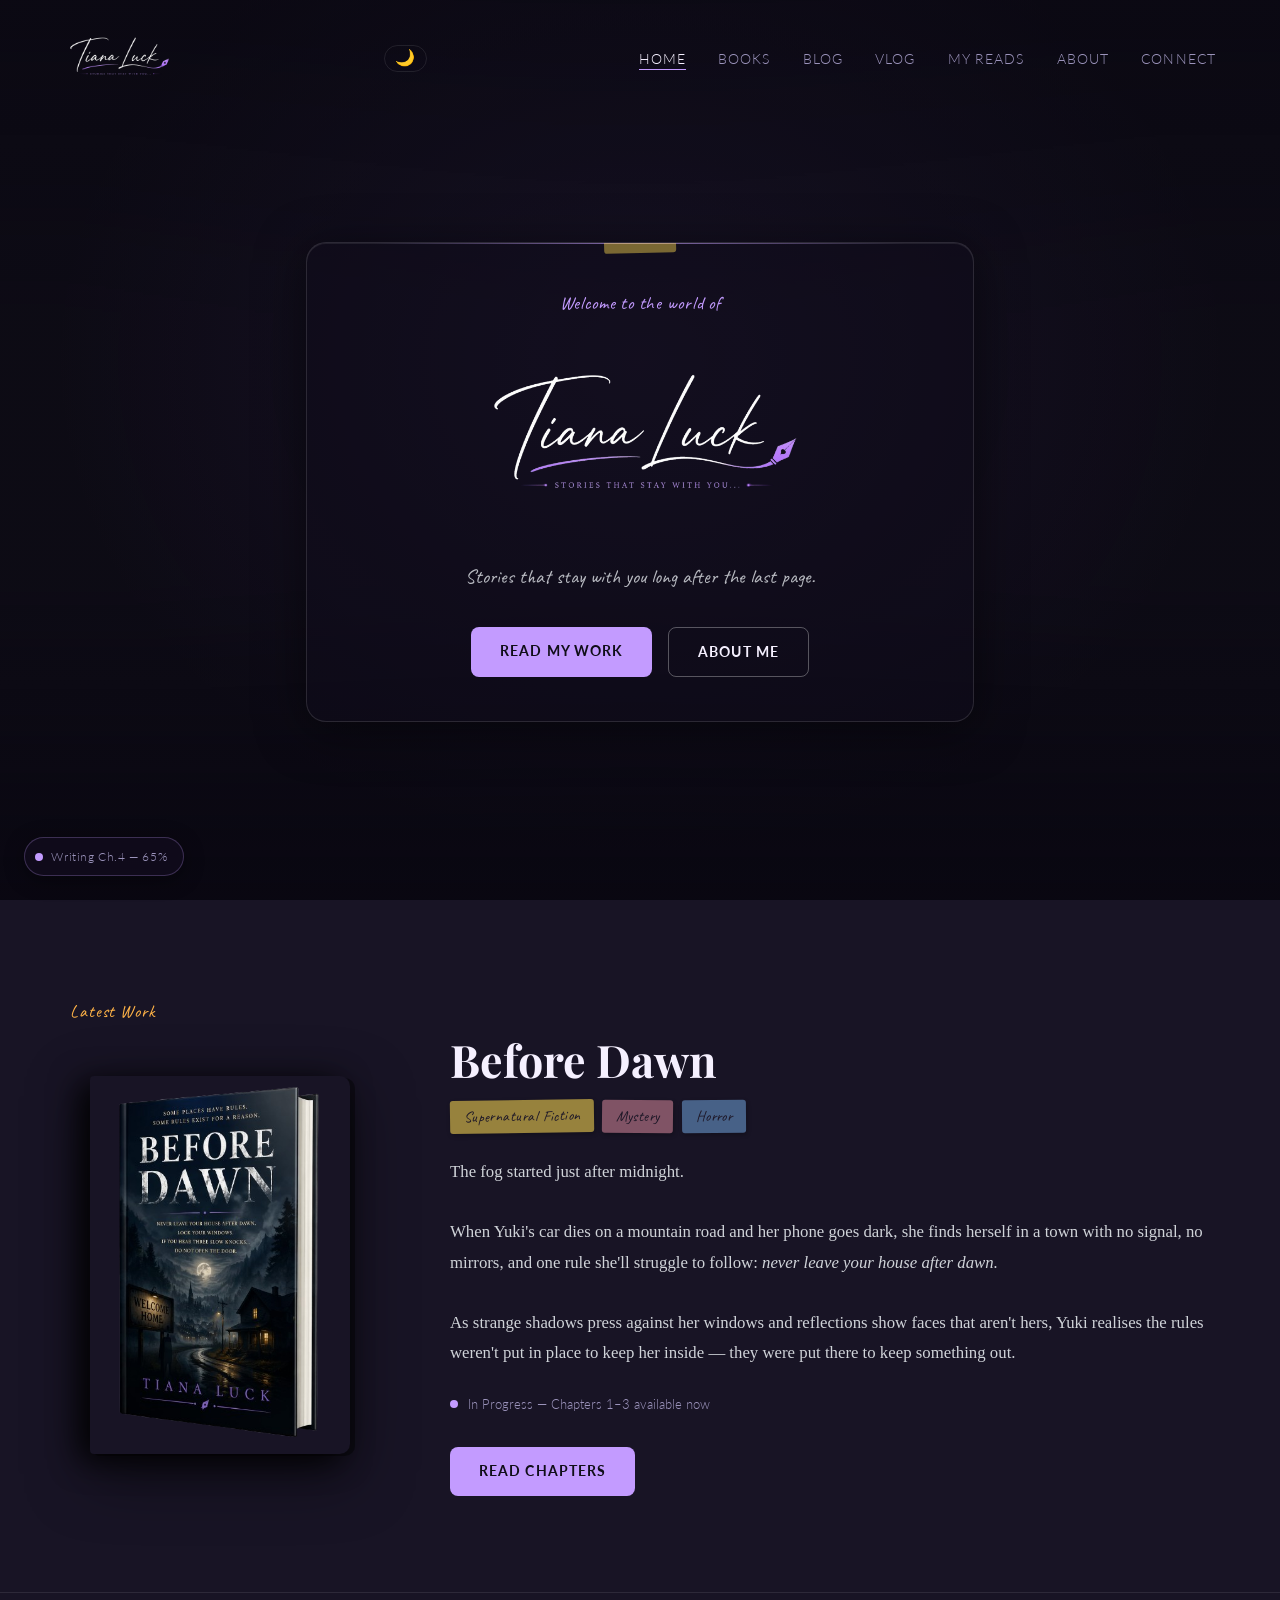
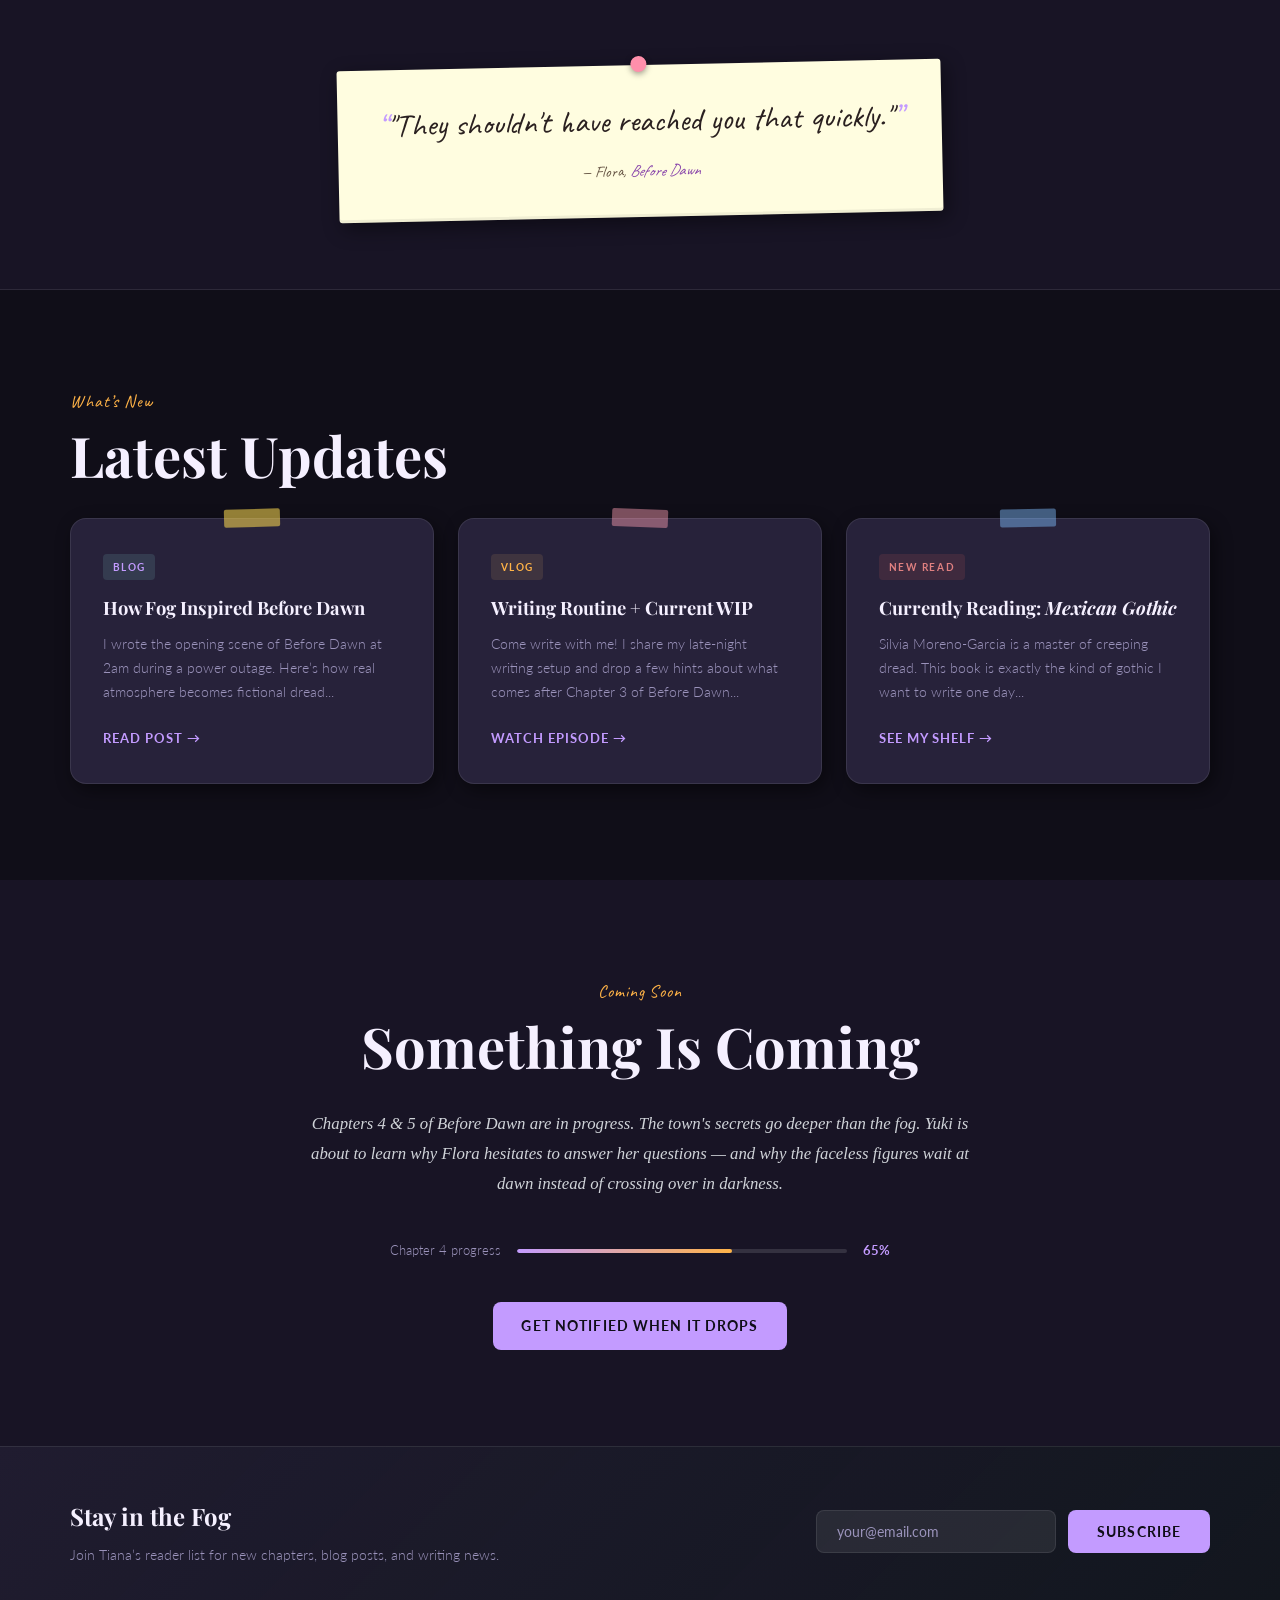
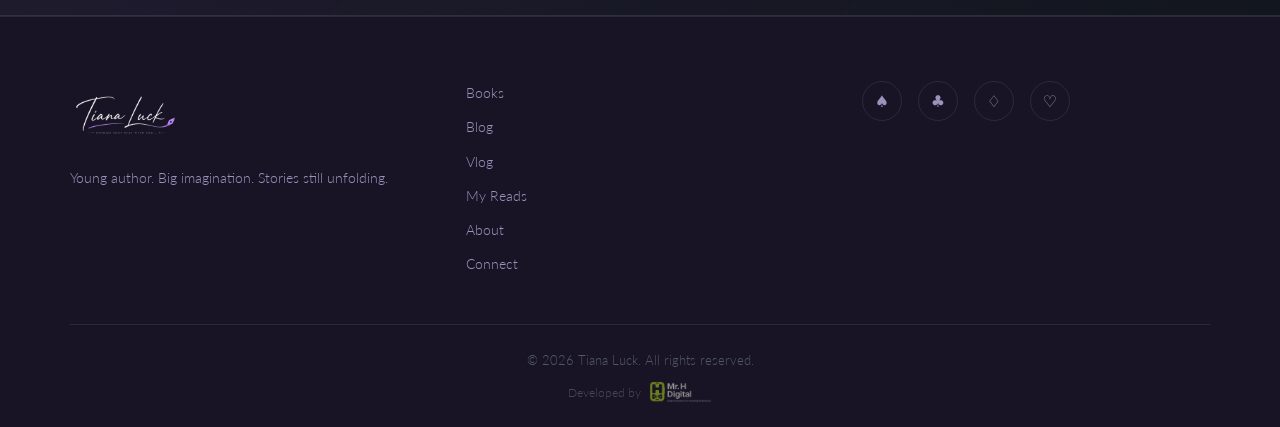
==== index.html @ 20b0ea5a "first commit" ====
<!DOCTYPE html>
<html lang="en">
<head>
  <meta charset="UTF-8" />
  <meta name="viewport" content="width=device-width, initial-scale=1.0, viewport-fit=cover" />
  <meta name="theme-color" content="#0f0d14" />
  <meta name="description" content="Tiana Luck — young author of Before Dawn, a supernatural mystery novel. Read chapters, follow the blog, and join the reader community." />
  <meta property="og:type" content="website" />
  <meta property="og:title" content="Tiana Luck — Author" />
  <meta property="og:description" content="Young author of Before Dawn — a supernatural mystery where a girl stranded in a fog-shrouded town must survive until dawn. Chapters 1–3 available now." />
  <meta property="og:image" content="images/brand/social-icon.png" />
  <meta property="og:url" content="https://tianaluck.co.za/" />
  <meta name="twitter:card" content="summary_large_image" />
  <meta name="twitter:title" content="Tiana Luck — Author" />
  <meta name="twitter:description" content="Young author of Before Dawn — a supernatural mystery where a girl stranded in a fog-shrouded town must survive until dawn." />
  <meta name="twitter:image" content="images/brand/social-icon.png" />
  <title>Tiana Luck — Author</title>
  <link rel="icon" type="image/png" sizes="32x32" href="images/brand/favicon-32x32.png" />
  <link rel="icon" type="image/png" sizes="16x16" href="images/brand/favicon-16x16.png" />
  <link rel="apple-touch-icon" sizes="180x180" href="images/brand/apple-touch-icon.png" />
  <link rel="stylesheet" href="css/style.css" />
  <script>if(localStorage.getItem('theme')==='light')document.documentElement.classList.add('light-mode');document.documentElement.style.setProperty('--hero-min-h','100dvh'||'100vh');</script>
  <link rel="dns-prefetch" href="https://fonts.googleapis.com" />
  <link rel="preconnect" href="https://fonts.googleapis.com" />
  <link rel="preconnect" href="https://fonts.gstatic.com" crossorigin />
  <link href="https://fonts.googleapis.com/css2?family=Caveat:wght@400;700&family=Playfair+Display:ital,wght@0,400;0,700;1,400&family=Lato:wght@300;400;700&family=IM+Fell+English:ital@0;1&display=swap" rel="stylesheet" />
</head>
<body>

  <!-- Fog particles background -->
  <div id="fog-layer" aria-hidden="true"></div>

  <!-- Navigation -->
  <header class="site-header">
    <nav class="navbar">
      <a href="index.html" class="nav-logo" aria-label="Tiana Luck — Home">
        <img src="images/brand/tiana-luck-logo-dark.png" alt="Tiana Luck" class="nav-logo-img nav-logo-dark" />
        <img src="images/brand/tiana-luck-logo-light.png" alt="Tiana Luck" class="nav-logo-img nav-logo-light" />
      </a>
      <button class="theme-toggle" id="themeToggle" aria-label="Toggle light/dark mode"><em class="toggle-icon">🌙</em></button>
      <button class="nav-toggle" aria-label="Open menu" aria-expanded="false">
        <span class="burger-line"></span>
        <span class="burger-line"></span>
        <span class="burger-line"></span>
      </button>
      <ul class="nav-links" id="navLinks">
        <li><a href="index.html" class="active">Home</a></li>
        <li><a href="books.html">Books</a></li>
        <li><a href="blog.html">Blog</a></li>
        <li><a href="vlog.html">Vlog</a></li>
        <li><a href="reads.html">My Reads</a></li>
        <li><a href="about.html">About</a></li>
        <li><a href="contact.html">Connect</a></li>
      </ul>
    </nav>
  </header>

  <!-- Hero -->
  <section class="hero">

    <!-- Cinematic video background -->
    <div class="hero-bg" aria-hidden="true">
      <video class="bg-video bg-video-dark" src="videos/forest-dark.mp4" autoplay muted loop playsinline preload="auto"></video>
      <video class="bg-video bg-video-light" src="videos/forest-light.mp4" autoplay muted loop playsinline preload="auto"></video>
    </div>

    <!-- Gradient overlay for text readability -->
    <div class="hero-overlay" aria-hidden="true"></div>

    <!-- Foreground content -->
    <div class="hero-content">
      <div class="hero-glass">
        <p class="hero-eyebrow">Welcome to the world of</p>
        <h1 class="hero-title">
          <picture class="hero-logo-picture">
            <img src="images/brand/tiana-luck-logo-dark.png" alt="Tiana Luck" class="hero-logo-img hero-logo-dark" />
            <img src="images/brand/tiana-luck-logo-light.png" alt="Tiana Luck" class="hero-logo-img hero-logo-light" />
          </picture>
        </h1>
        <p class="hero-tagline">Stories that stay with you long after the last page.</p>
        <div class="hero-cta-group">
          <a href="books.html" class="btn btn-primary">Read My Work</a>
          <a href="about.html" class="btn btn-ghost">About Me</a>
        </div>
      </div>
    </div>

    <div class="hero-scroll-hint">
      <span>Scroll</span>
      <div class="scroll-line"></div>
    </div>

  </section>

  <!-- Featured Book -->
  <section class="section featured-book">
    <div class="container">
      <div class="section-label">Latest Work</div>
      <div class="featured-book-grid">
        <div class="book-cover-wrap">
          <div class="real-cover-wrap">
            <img src="images/before_dawn_cover.png" alt="Before Dawn by Tiana Luck — book cover" class="real-cover-img" />
          </div>
        </div>
        <div class="featured-info">
          <h2 class="featured-title">Before Dawn</h2>
          <div class="genre-tags">
            <span class="tag">Supernatural Fiction</span>
            <span class="tag">Mystery</span>
            <span class="tag">Horror</span>
          </div>
          <p class="featured-excerpt">
            The fog started just after midnight.<br /><br />
            When Yuki's car dies on a mountain road and her phone goes dark, she finds herself in a town with no signal, no mirrors, and one rule she'll struggle to follow: <em>never leave your house after dawn.</em><br /><br />
            As strange shadows press against her windows and reflections show faces that aren't hers, Yuki realises the rules weren't put in place to keep her inside — they were put there to keep something out.
          </p>
          <div class="featured-status">
            <span class="status-dot"></span>
            <span>In Progress &mdash; Chapters 1&ndash;3 available now</span>
          </div>
          <a href="books.html#before-dawn" class="btn btn-primary">Read Chapters</a>
        </div>
      </div>
    </div>
  </section>

  <!-- Teaser Quote -->
  <section class="quote-banner">
    <div class="container">
      <blockquote class="pull-quote">
        <div class="pull-quote-inner">
          <p>"They shouldn't have reached you that quickly."</p>
          <footer>&mdash; Flora, <cite>Before Dawn</cite></footer>
        </div>
      </blockquote>
    </div>
  </section>

  <!-- Latest Updates -->
  <section class="section updates">
    <div class="container">
      <div class="section-label">What&rsquo;s New</div>
      <h2 class="section-title">Latest Updates</h2>
      <div class="updates-grid">

        <article class="update-card">
          <div class="update-type blog">Blog</div>
          <h3><a href="blog.html#post-1">How Fog Inspired Before Dawn</a></h3>
          <p>I wrote the opening scene of Before Dawn at 2am during a power outage. Here&rsquo;s how real atmosphere becomes fictional dread...</p>
          <a href="blog.html#post-1" class="read-more">Read post &rarr;</a>
        </article>

        <article class="update-card">
          <div class="update-type vlog">Vlog</div>
          <h3><a href="vlog.html#ep-1">Writing Routine + Current WIP</a></h3>
          <p>Come write with me! I share my late-night writing setup and drop a few hints about what comes after Chapter 3 of Before Dawn...</p>
          <a href="vlog.html#ep-1" class="read-more">Watch episode &rarr;</a>
        </article>

        <article class="update-card">
          <div class="update-type book">New Read</div>
          <h3><a href="reads.html">Currently Reading: <em>Mexican Gothic</em></a></h3>
          <p>Silvia Moreno-Garcia is a master of creeping dread. This book is exactly the kind of gothic I want to write one day...</p>
          <a href="reads.html" class="read-more">See my shelf &rarr;</a>
        </article>

      </div>
    </div>
  </section>

  <!-- Coming Soon / Hype -->
  <section class="section coming-soon">
    <div class="container">
      <div class="section-label">Coming Soon</div>
      <h2 class="section-title">Something Is Coming</h2>
      <p class="coming-desc">Chapters 4 &amp; 5 of <em>Before Dawn</em> are in progress. The town's secrets go deeper than the fog. Yuki is about to learn why Flora hesitates to answer her questions — and why the faceless figures wait at dawn instead of crossing over in darkness.</p>
      <div class="hype-bar">
        <span class="hype-label">Chapter 4 progress</span>
        <div class="hype-track">
          <div class="hype-fill" style="--progress: 65%"></div>
        </div>
        <span class="hype-pct">65%</span>
      </div>
      <a href="contact.html#newsletter" class="btn btn-primary">Get Notified When It Drops</a>
    </div>
  </section>

  <!-- Newsletter Strip -->
  <section class="newsletter-strip">
    <div class="container newsletter-inner">
      <div>
        <h3>Stay in the Fog</h3>
        <p>Join Tiana&rsquo;s reader list for new chapters, blog posts, and writing news.</p>
      </div>
      <form class="newsletter-form" id="newsletterForm" onsubmit="handleNewsletter(event)">
        <input type="email" placeholder="your@email.com" required aria-label="Email address" />
        <button type="submit" class="btn btn-primary">Subscribe</button>
      </form>
    </div>
  </section>

  <!-- Footer -->
  <footer class="site-footer">
    <div class="container footer-inner">
      <div class="footer-brand">
        <a href="index.html" class="nav-logo" aria-label="Tiana Luck — Home">
        <img src="images/brand/tiana-luck-logo-dark.png" alt="Tiana Luck" class="nav-logo-img nav-logo-dark" />
        <img src="images/brand/tiana-luck-logo-light.png" alt="Tiana Luck" class="nav-logo-img nav-logo-light" />
      </a>
        <p>Young author. Big imagination. Stories still unfolding.</p>
      </div>
      <nav class="footer-nav">
        <a href="books.html">Books</a>
        <a href="blog.html">Blog</a>
        <a href="vlog.html">Vlog</a>
        <a href="reads.html">My Reads</a>
        <a href="about.html">About</a>
        <a href="contact.html">Connect</a>
      </nav>
      <div class="footer-social">
        <a href="#" aria-label="Instagram" class="social-icon">&#9824;</a>
        <a href="#" aria-label="TikTok" class="social-icon">&#9827;</a>
        <a href="#" aria-label="YouTube" class="social-icon">&#9826;</a>
        <a href="#" aria-label="Wattpad" class="social-icon">&#9825;</a>
      </div>
    </div>
    <div class="footer-bottom">
      <p>&copy; 2026 Tiana Luck. All rights reserved.</p>
      <p class="footer-credit">
        Developed by
        <a href="https://mrhdigital.co.uk" target="_blank" rel="noopener noreferrer" class="footer-credit-link">
          <picture>
            <source srcset="images/mrh-digital-logo-transparent.webp" type="image/webp" />
            <img src="images/mrh-digital-logo-transparent.png" alt="Mr H Digital" class="footer-credit-logo" />
          </picture>
        </a>
      </p>
    </div>
  </footer>

  <script src="js/main.js"></script>
</body>
</html>
---- css/style.css ----
/* ==========================================================
   TIANA LUCK — AUTHOR WEBSITE  |  style.css
   Scrapbook / journal aesthetic on a moody dark palette
   ========================================================== */

/* ---------- RESET & BASE ---------- */
*, *::before, *::after { box-sizing: border-box; margin: 0; padding: 0; }

:root {
  /* ---- Palette ---- */
  --black:       #100e18;
  --deep:        #181425;
  --surface:     #201c30;
  --card:        #27223a;
  --border:      rgba(255,255,255,0.09);

  --white:       #f5f0ff;
  --muted:       #9b93bb;
  --accent:      #c39bff;      /* lavender purple */
  --accent2:     #ffb347;      /* warm amber */
  --accent3:     #6dd5c0;      /* teal-mint */
  --accent4:     #ff8fab;      /* soft pink — scrapbook pop */
  --danger:      #e07070;

  /* ---- Adaptive text colours (swap in light mode) ---- */
  --text-body:   rgba(240,244,248,0.85);
  --text-dim:    rgba(240,244,248,0.75);
  --ghost-border: rgba(255,255,255,0.3);
  --nav-scrolled: rgba(7,10,14,0.92);
  --badge-bg:    rgba(16,12,28,0.88);
  --progress-track: rgba(255,255,255,0.12);

  /* ---- Scrapbook paper tones ---- */
  --paper:       #f7f3e8;      /* warm cream */
  --paper2:      #fff8f0;      /* lighter cream */
  --paper-line:  rgba(120,100,80,0.15);
  --ink:         #1e1828;      /* near-black ink on light paper */
  --ink-muted:   #5a5065;

  /* ---- Tape / sticker colours ---- */
  --tape-yellow: rgba(255,220,80,0.55);
  --tape-pink:   rgba(255,160,180,0.45);
  --tape-blue:   rgba(130,190,255,0.45);

  /* ---- Fonts ---- */
  --ff-handwrite: 'Caveat', cursive;
  --ff-serif:     'Playfair Display', Georgia, serif;
  --ff-fell:      'IM Fell English', Georgia, serif;
  --ff-sans:      'Lato', system-ui, sans-serif;

  --radius:      8px;
  --radius-lg:   16px;
  --shadow:      0 8px 40px rgba(0,0,0,0.55);
  --shadow-sm:   0 3px 14px rgba(0,0,0,0.4);
  --shadow-card: 4px 6px 18px rgba(0,0,0,0.45);

  --max-w:       1140px;
  --transition:  0.3s ease;
}

/* ---------- LIGHT MODE OVERRIDES ---------- */
html.light-mode {
  --black:       #f0edf8;
  --deep:        #e8e3f5;
  --surface:     #ddd8ee;
  --card:        #cfc9e6;
  --border:      rgba(0,0,0,0.12);

  --white:       #1e1828;
  --muted:       #4a4460;
  --accent:      #6b36b8;
  --accent2:     #a86000;
  --accent3:     #147a6e;
  --accent4:     #b02050;

  --shadow:      0 8px 40px rgba(0,0,0,0.15);
  --shadow-sm:   0 3px 14px rgba(0,0,0,0.1);
  --shadow-card: 4px 6px 18px rgba(0,0,0,0.12);

  /* ---- Adaptive overrides ---- */
  --text-body:   rgba(30,24,40,0.88);
  --text-dim:    rgba(30,24,40,0.70);
  --ghost-border: rgba(30,24,40,0.3);
  --nav-scrolled: rgba(232,227,245,0.95);
  --badge-bg:    rgba(232,227,245,0.92);
  --progress-track: rgba(0,0,0,0.1);
}

html.light-mode .site-header {
  background: rgba(240,237,248,0.15);
}
html.light-mode .site-header.scrolled {
  background: var(--nav-scrolled);
  box-shadow: 0 1px 24px rgba(0,0,0,0.08);
}

html.light-mode .hero {
  background: var(--deep);
}


html.light-mode .hero-glass {
  background: rgba(252, 250, 255, 0.82);
  border-color: rgba(107,54,184,0.15);
  box-shadow: 0 8px 48px rgba(0,0,0,0.14), inset 0 1px 0 rgba(255,255,255,0.9);
}


/* Full opacity — dark text on a near-opaque light card guarantees contrast */
html.light-mode .hero-tagline { color: rgba(22, 16, 36, 0.82); }
html.light-mode .hero-eyebrow { color: #5c2ea8; }

html.light-mode .pull-quote-inner {
  box-shadow: 4px 6px 20px rgba(0,0,0,0.15), inset 0 -3px 0 rgba(0,0,0,0.04);
}


html.light-mode .fog-particle {
  background: radial-gradient(circle, rgba(107,54,184,0.05) 0%, transparent 70%);
}

html.light-mode .newsletter-strip {
  background: linear-gradient(135deg, var(--surface) 0%, var(--card) 100%);
}

html.light-mode .newsletter-form input {
  background: rgba(255,255,255,0.7);
  color: var(--white);
}
html.light-mode .newsletter-form input::placeholder {
  color: var(--muted);
  opacity: 1;
}

html.light-mode .writing-badge {
  background: var(--badge-bg);
  border-color: rgba(107,54,184,0.3);
  color: var(--muted);
  box-shadow: 0 4px 16px rgba(0,0,0,0.12);
}

html.light-mode .btn-ghost {
  border-color: rgba(30,24,40,0.45);
  color: var(--white);
}
html.light-mode .btn-ghost:hover {
  border-color: var(--accent);
  color: var(--accent);
}

html.light-mode .btn-primary {
  color: #fff;
}

html.light-mode .btn-primary:hover {
  background: #8045d0;
}

html.light-mode .footer-credit-logo {
  filter: invert(1) hue-rotate(180deg) brightness(0.7);
}

/* ---------- BURGER ICON (all sizes — hidden on desktop) ---------- */
.nav-toggle {
  display: none;
  flex-direction: column;
  justify-content: center;
  align-items: center;
  gap: 5px;
  width: 44px;
  height: 44px;
  background: none;
  border: none;
  cursor: pointer;
  padding: 0;
  z-index: 201;
  position: relative;
  flex-shrink: 0;
}
.burger-line {
  display: block;
  width: 22px;
  height: 2px;
  background: var(--white);
  border-radius: 2px;
  transform-origin: center;
  transition:
    transform 0.35s cubic-bezier(0.4, 0, 0.2, 1),
    opacity   0.2s ease,
    width     0.35s ease;
}

/* Open state — morphs into X */
.nav-toggle.open .burger-line:nth-child(1) {
  transform: translateY(7px) rotate(45deg);
}
.nav-toggle.open .burger-line:nth-child(2) {
  opacity: 0;
  width: 0;
}
.nav-toggle.open .burger-line:nth-child(3) {
  transform: translateY(-7px) rotate(-45deg);
}

/* ---------- THEME TOGGLE BUTTON ---------- */
.theme-toggle {
  background: none;
  border: 1px solid var(--border);
  border-radius: 50px;
  padding: 0.3rem 0.65rem;
  cursor: pointer;
  font-size: 1rem;
  line-height: 1;
  color: var(--muted);
  transition: border-color var(--transition), color var(--transition), transform var(--transition);
  display: flex;
  align-items: center;
  gap: 0.35rem;
  flex-shrink: 0;
}
.theme-toggle:hover {
  border-color: var(--accent);
  color: var(--accent);
  transform: translateY(-1px);
}
.theme-toggle .toggle-icon { font-style: normal; }

@media (max-width: 768px) {
  .theme-toggle {
    z-index: 301;
    position: relative;
  }
}

/* ---- Scrapbook utility classes ---- */

/* Washi tape strip */
.tape {
  position: absolute;
  height: 22px;
  width: 80px;
  border-radius: 2px;
  opacity: 0.85;
  z-index: 2;
}
.tape-yellow { background: var(--tape-yellow); }
.tape-pink   { background: var(--tape-pink); }
.tape-blue   { background: var(--tape-blue); }

/* Paper card — light surface sitting on dark bg */
.paper-card {
  background: var(--paper);
  color: var(--ink);
  border-radius: var(--radius-lg);
  box-shadow: var(--shadow-card);
  position: relative;
  overflow: visible;
}
.paper-card::before {
  /* ruled lines texture */
  content: '';
  position: absolute;
  inset: 0;
  border-radius: inherit;
  background-image: repeating-linear-gradient(
    to bottom,
    transparent 0px,
    transparent 27px,
    var(--paper-line) 28px
  );
  background-position: 0 34px;
  pointer-events: none;
  border-radius: inherit;
  overflow: hidden;
}

/* Scrapbook card — dark card with slight tilt */
.scrap-card {
  background: var(--card);
  border: 1px solid var(--border);
  border-radius: var(--radius-lg);
  position: relative;
  box-shadow: var(--shadow-card);
  transition: transform var(--transition), box-shadow var(--transition);
}
/* Alternate tilt directions via nth-child */
.scrap-card:nth-child(odd)  { transform: rotate(-0.6deg); }
.scrap-card:nth-child(even) { transform: rotate(0.5deg); }

/* Tape strip on top of cards */
.scrap-card::before {
  content: '';
  position: absolute;
  top: -10px;
  left: 50%;
  transform: translateX(-50%) rotate(-2deg);
  width: 60px;
  height: 18px;
  background: var(--tape-yellow);
  border-radius: 2px;
  z-index: 3;
}
.scrap-card:nth-child(3n)::before { background: var(--tape-pink); transform: translateX(-50%) rotate(2deg); }
.scrap-card:nth-child(3n+2)::before { background: var(--tape-blue); transform: translateX(-50%) rotate(-1deg); }

/* Handwriting accent text */
.handwrite {
  font-family: var(--ff-handwrite);
  font-size: 1.3rem;
  color: var(--accent);
}

/* Sticky note */
.sticky-note {
  background: #fff9b0;
  color: #333;
  font-family: var(--ff-handwrite);
  font-size: 1rem;
  padding: 1rem 1.25rem;
  border-radius: 2px;
  box-shadow: 3px 4px 10px rgba(0,0,0,0.35);
  transform: rotate(1.5deg);
  position: relative;
  line-height: 1.5;
}
.sticky-note::before {
  content: '';
  position: absolute;
  top: -8px; left: 50%;
  transform: translateX(-50%);
  width: 30px; height: 14px;
  background: rgba(255,220,80,0.7);
  border-radius: 2px;
}

/* Polaroid frame */
.polaroid {
  background: #fff;
  padding: 10px 10px 36px;
  box-shadow: 3px 4px 12px rgba(0,0,0,0.45);
  border-radius: 2px;
  display: inline-block;
  transform: rotate(-2deg);
}
.polaroid img { display: block; width: 100%; }
.polaroid-caption {
  font-family: var(--ff-handwrite);
  font-size: 1rem;
  text-align: center;
  color: #333;
  margin-top: 6px;
}

/* Doodle underline on section titles */
.doodle-underline {
  display: inline-block;
  position: relative;
}
.doodle-underline::after {
  content: '';
  position: absolute;
  bottom: -6px;
  left: 0; right: 0;
  height: 4px;
  background: var(--accent);
  border-radius: 2px;
  /* SVG-style wavy feel via border-radius trick */
  clip-path: polygon(0 50%, 4% 0%, 8% 50%, 12% 100%, 16% 50%, 20% 0%, 24% 50%, 28% 100%, 32% 50%, 36% 0%, 40% 50%, 44% 100%, 48% 50%, 52% 0%, 56% 50%, 60% 100%, 64% 50%, 68% 0%, 72% 50%, 76% 100%, 80% 50%, 84% 0%, 88% 50%, 92% 100%, 96% 50%, 100% 0%, 100% 100%, 0 100%);
}

html { scroll-behavior: smooth; }

body {
  background: var(--black);
  color: var(--white);
  font-family: var(--ff-sans);
  font-weight: 300;
  line-height: 1.75;
  min-height: 100vh;
  overflow-x: hidden;
}

a { color: inherit; text-decoration: none; }
img { display: block; max-width: 100%; }
ul { list-style: none; }

.container {
  width: 90%;
  max-width: var(--max-w);
  margin: 0 auto;
}

/* ---------- FOG BACKGROUND ---------- */
#fog-layer {
  position: fixed;
  inset: 0;
  pointer-events: none;
  z-index: 0;
  overflow: hidden;
}
.fog-particle {
  position: absolute;
  border-radius: 50%;
  background: radial-gradient(circle, rgba(180,140,255,0.07) 0%, transparent 70%);
  animation: fogDrift linear infinite;
}
@keyframes fogDrift {
  0%   { transform: translateX(-120%) translateY(0); opacity: 0; }
  10%  { opacity: 1; }
  90%  { opacity: 0.5; }
  100% { transform: translateX(140vw) translateY(-40px); opacity: 0; }
}

/* ---------- NAVBAR ---------- */
.site-header {
  position: fixed;
  top: 0; left: 0; right: 0;
  z-index: 100;
  transition: background var(--transition), backdrop-filter var(--transition);
}
.site-header.scrolled {
  background: var(--nav-scrolled);
  backdrop-filter: blur(12px);
  border-bottom: 1px solid var(--border);
}
.navbar {
  display: flex;
  align-items: center;
  justify-content: space-between;
  padding: 1.4rem 5%;
  max-width: 1300px;
  margin: 0 auto;
}
.nav-logo {
  display: flex;
  align-items: center;
  line-height: 1;
  flex-shrink: 0;
  position: relative;
  height: 72px;
  transition: opacity 0.25s ease;
}
.nav-logo:hover { opacity: 0.82; }

.nav-logo-img {
  height: 72px;
  width: auto;
  display: block;
  position: absolute;
  top: 0;
  left: 0;
  max-height: 100%;
  transition: opacity 0.45s ease;
}

/* First child stays in flow to give the wrapper its natural width */
.nav-logo-img:first-child { position: relative; }

/* Dark logo: screen blend drops the black background in dark mode */
.nav-logo-dark  { opacity: 1; mix-blend-mode: screen; }

/* Light logo: no blend mode — renders as a normal image.
   Screen mode on a white-bg logo blended against a white/light
   header makes it invisible. Normal rendering is correct here. */
.nav-logo-light { opacity: 0; mix-blend-mode: normal; }

/* Light mode — crossfade between the two */
html.light-mode .nav-logo-dark  { opacity: 0; }
html.light-mode .nav-logo-light { opacity: 1; }

/* Footer logo — slightly smaller */
.footer-logo,
.footer-logo .nav-logo-img { height: 58px; }

@media (max-width: 768px) {
  .nav-logo,
  .nav-logo-img            { height: 54px; }
  .footer-logo,
  .footer-logo .nav-logo-img { height: 46px; }
}
@media (max-width: 480px) {
  .nav-logo,
  .nav-logo-img            { height: 44px; }
  .footer-logo,
  .footer-logo .nav-logo-img { height: 38px; }
}

.nav-links {
  display: flex;
  gap: 2rem;
  align-items: center;
}
.nav-links a {
  font-size: 0.875rem;
  letter-spacing: 0.08em;
  text-transform: uppercase;
  color: var(--muted);
  transition: color var(--transition);
  padding-bottom: 2px;
  border-bottom: 1px solid transparent;
}
.nav-links a:hover,
.nav-links a.active {
  color: var(--white);
  border-bottom-color: var(--accent);
}

.nav-toggle {
  display: none;
  background: none;
  border: none;
  color: var(--white);
  font-size: 1.5rem;
  cursor: pointer;
}

/* ---------- BUTTONS ---------- */
.btn {
  display: inline-block;
  padding: 0.75rem 1.8rem;
  border-radius: var(--radius);
  font-family: var(--ff-sans);
  font-size: 0.875rem;
  letter-spacing: 0.08em;
  text-transform: uppercase;
  font-weight: 700;
  cursor: pointer;
  transition: all var(--transition);
  border: none;
}
.btn-primary {
  background: var(--accent);
  color: var(--black);
}
.btn-primary:hover {
  filter: brightness(1.12);
  transform: translateY(-2px);
  box-shadow: 0 6px 24px rgba(180,142,245,0.35);
}
.btn-ghost {
  background: transparent;
  color: var(--white);
  border: 1px solid var(--ghost-border);
}
.btn-ghost:hover {
  border-color: var(--accent);
  color: var(--accent);
  transform: translateY(-2px);
}

/* ---------- HERO ---------- */
.hero {
  position: relative;
  min-height: 100vh;
  min-height: 100dvh; /* modern browsers: excludes mobile browser chrome */
  display: flex;
  align-items: center;
  justify-content: center;
  text-align: center;
  padding: 8rem 5% 4rem;
  overflow: hidden;
  z-index: 1;
  background: var(--black);
  /* GPU compositing layer — prevents layout recalc from video paint */
  transform: translateZ(0);
}

/* --- Cinematic video background --- */
.hero-bg {
  position: absolute;
  inset: 0;
  z-index: 0;
  overflow: hidden;
}

.bg-video {
  position: absolute;
  inset: 0;
  width: 100%;
  height: 100%;
  object-fit: cover;
  /* will-change only applied via JS during actual transition — see main.js */
  transition: opacity 0.8s cubic-bezier(0.4, 0, 0.2, 1);
  /* Prevent sub-pixel jitter from video frames causing layout reflow */
  transform: translateZ(0);
  backface-visibility: hidden;
}

/* Dark mode: dark video visible, light hidden */
.bg-video-dark  { opacity: 1; }
.bg-video-light { opacity: 0; pointer-events: none; }

/* Light mode: crossfade to light video */
html.light-mode .bg-video-dark  { opacity: 0; pointer-events: none; }
html.light-mode .bg-video-light { opacity: 1; }

/* --- Gradient overlay for readability --- */
.hero-overlay {
  position: absolute;
  inset: 0;
  z-index: 1;
  /* background transitions don't interpolate well cross-browser —
     use opacity on a pseudo-element swap instead */
  pointer-events: none;
}
/* Dark overlay layer */
.hero-overlay::before,
.hero-overlay::after {
  content: '';
  position: absolute;
  inset: 0;
  transition: opacity 0.8s cubic-bezier(0.4, 0, 0.2, 1);
}
/* Dark mode gradient — strong enough to guarantee WCAG AA on white text */
.hero-overlay::before {
  background:
    linear-gradient(to bottom,
      rgba(8, 6, 16, 0.62) 0%,
      rgba(8, 6, 16, 0.35) 35%,
      rgba(8, 6, 16, 0.35) 65%,
      rgba(8, 6, 16, 0.82) 100%),
    radial-gradient(ellipse at 50% 40%, rgba(140,100,220,0.12) 0%, transparent 65%);
  opacity: 1;
}
/* Light mode gradient — desaturated warm veil for dark text on light video */
.hero-overlay::after {
  background:
    linear-gradient(to bottom,
      rgba(248, 244, 255, 0.68) 0%,
      rgba(248, 244, 255, 0.38) 35%,
      rgba(248, 244, 255, 0.38) 65%,
      rgba(248, 244, 255, 0.75) 100%);
  opacity: 0;
}
html.light-mode .hero-overlay::before { opacity: 0; }
html.light-mode .hero-overlay::after  { opacity: 1; }
.hero-content {
  position: relative;
  z-index: 2;
  max-width: 700px;
  width: 100%;
  padding: 0 1rem;
  /* opacity:0 initial state set here — prevents flash before animation starts */
  opacity: 0;
  animation: heroFadeUp 0.9s cubic-bezier(0.22, 1, 0.36, 1) forwards;
  /* 0.05s — just enough for the first paint to commit before animating;
     avoids the perceivable blank gap the 0.25s delay caused */
  animation-delay: 0.05s;
}
@keyframes heroFadeUp {
  from { opacity: 0; transform: translateY(14px); }
  to   { opacity: 1; transform: translateY(0); }
}

/* Scroll hint deferred until after content is visible */
.hero-scroll-hint {
  z-index: 3;
  opacity: 0;
  animation: scrollHintAppear 0.6s ease forwards;
  animation-delay: 1s;
}
@keyframes scrollHintAppear {
  to { opacity: 1; }
}

/* Respect reduced-motion — show content immediately, no movement */
@media (prefers-reduced-motion: reduce) {
  .hero-content,
  .hero-scroll-hint {
    animation: none;
    opacity: 1;
  }
}

/* ---- Frosted glass panel behind hero text ---- */
.hero-glass {
  background: rgba(16, 12, 28, 0.52);
  backdrop-filter: blur(18px) saturate(1.4);
  -webkit-backdrop-filter: blur(18px) saturate(1.4);
  border: 1px solid rgba(255,255,255,0.12);
  border-radius: 20px;
  padding: 2.75rem 3rem;
  box-shadow: 0 8px 48px rgba(0,0,0,0.5), inset 0 1px 0 rgba(255,255,255,0.08);
  position: relative;
  overflow: hidden;
}
/* Subtle purple shimmer at the top edge */
.hero-glass::before {
  content: '';
  position: absolute;
  top: 0; left: 10%; right: 10%;
  height: 1px;
  background: linear-gradient(to right, transparent, rgba(195,155,255,0.6), transparent);
}
/* Decorative tape strip on the glass card */
.hero-glass::after {
  content: '';
  position: absolute;
  top: -10px; left: 50%;
  transform: translateX(-50%) rotate(-1.5deg);
  width: 72px; height: 20px;
  background: var(--tape-yellow);
  border-radius: 3px;
  opacity: 0.8;
}

.hero-eyebrow {
  font-family: var(--ff-handwrite);
  font-size: 1.15rem;
  letter-spacing: 0.04em;
  color: var(--accent);
  margin-bottom: 0.5rem;
}
.hero-title {
  margin-bottom: 1rem;
  line-height: 1;
}

/* Logo image inside the hero h1 */
.hero-logo-picture {
  display: block;
  position: relative;
  /* height drives the visual size; width is auto from the image */
}
.hero-logo-img {
  display: block;
  height: clamp(120px, 28vw, 220px);
  width: auto;
  margin: 0 auto;
  transition: opacity 0.45s ease;
}

/* Dark mode: dark logo via screen to drop black bg */
.hero-logo-dark  { opacity: 1; mix-blend-mode: screen; }
.hero-logo-light { opacity: 0; mix-blend-mode: normal; position: absolute; top: 0; left: 50%; transform: translateX(-50%); }

/* Light mode: swap to light logo — no blend needed */
html.light-mode .hero-logo-dark  { opacity: 0; }
html.light-mode .hero-logo-light { opacity: 1; }
.hero-tagline {
  font-family: var(--ff-handwrite);
  font-size: 1.25rem;
  color: var(--text-dim);
  margin-bottom: 2.25rem;
  line-height: 1.4;
}
.hero-cta-group {
  display: flex;
  gap: 1rem;
  justify-content: center;
  flex-wrap: wrap;
}
.hero-scroll-hint {
  position: absolute;
  bottom: 2.5rem;
  left: 50%;
  transform: translateX(-50%);
  display: flex;
  flex-direction: column;
  align-items: center;
  gap: 0.5rem;
  color: var(--muted);
  font-size: 0.7rem;
  letter-spacing: 0.15em;
  text-transform: uppercase;
  animation: scrollHint 2s ease-in-out infinite;
}
.scroll-line {
  width: 1px;
  height: 50px;
  background: linear-gradient(to bottom, var(--muted), transparent);
}
@keyframes scrollHint {
  0%, 100% { opacity: 0.4; transform: translateX(-50%) translateY(0); }
  50%       { opacity: 1;   transform: translateX(-50%) translateY(6px); }
}

/* ---------- SECTIONS ---------- */
.section {
  position: relative;
  padding: 6rem 0;
  z-index: 1;
}
.section-label {
  font-family: var(--ff-handwrite);
  font-size: 1.1rem;
  letter-spacing: 0.05em;
  color: var(--accent2);
  margin-bottom: 0.5rem;
}
.section-title {
  font-family: var(--ff-serif);
  font-size: clamp(2rem, 5vw, 3.5rem);
  font-weight: 700;
  margin-bottom: 2rem;
  line-height: 1.1;
}

/* ---------- FEATURED BOOK ---------- */
.featured-book { background: var(--deep); }
.featured-book-grid {
  display: grid;
  grid-template-columns: 300px 1fr;
  gap: 5rem;
  align-items: center;
}
.book-cover-wrap {
  perspective: 1000px;
}
.book-cover {
  width: 240px;
  height: 360px;
  margin: 0 auto;
  border-radius: 4px 12px 12px 4px;
  background: linear-gradient(160deg, #0d2030 0%, #071218 60%, #0d1a20 100%);
  box-shadow: -8px 4px 24px rgba(0,0,0,0.8), 4px 0 0 rgba(0,0,0,0.3), var(--shadow);
  overflow: hidden;
  transition: transform 0.5s ease;
  position: relative;
  cursor: default;
}
.book-cover:hover {
  transform: rotateY(-12deg) rotateX(4deg) scale(1.04);
}
.book-cover-inner {
  width: 100%;
  height: 100%;
  display: flex;
  flex-direction: column;
  justify-content: space-between;
  padding: 1.5rem 1.25rem;
  position: relative;
  overflow: hidden;
}
.cover-fog-art {
  position: absolute;
  inset: 0;
  overflow: hidden;
}
.fog-strip {
  position: absolute;
  left: 0; right: 0;
  background: rgba(180,220,240,0.06);
  border-radius: 50%;
  filter: blur(10px);
}
.f1 { height: 80px; bottom: 60px; transform: scaleX(1.3); }
.f2 { height: 60px; bottom: 40px; transform: scaleX(1.6); opacity: 0.7; }
.f3 { height: 100px; bottom: 0; transform: scaleX(2); opacity: 0.5; }
.f4 { height: 50px; bottom: 80px; transform: scaleX(0.9); opacity: 0.4; }
.cover-figure {
  position: absolute;
  bottom: 55px;
  left: 50%;
  transform: translateX(-50%);
  width: 3px;
  height: 60px;
  background: linear-gradient(to top, rgba(200,155,96,0.5), transparent);
  border-radius: 2px;
}
.cover-figure::before {
  content: '';
  position: absolute;
  top: -10px;
  left: 50%;
  transform: translateX(-50%);
  width: 10px;
  height: 12px;
  background: rgba(200,155,96,0.3);
  border-radius: 50% 50% 30% 30%;
}
.cover-lantern {
  position: absolute;
  bottom: 95px;
  left: calc(50% + 6px);
  width: 8px;
  height: 8px;
  background: radial-gradient(circle, var(--accent2) 20%, transparent 80%);
  border-radius: 50%;
  animation: lanternGlow 2s ease-in-out infinite;
}
@keyframes lanternGlow {
  0%, 100% { box-shadow: 0 0 8px 4px rgba(200,155,96,0.25); }
  50%       { box-shadow: 0 0 14px 8px rgba(200,155,96,0.4); }
}
.book-title-art {
  position: relative;
  z-index: 2;
  display: flex;
  flex-direction: column;
}
.cover-eyebrow {
  font-family: var(--ff-sans);
  font-size: 0.65rem;
  letter-spacing: 0.3em;
  text-transform: uppercase;
  color: rgba(180,220,240,0.6);
}
.cover-main {
  font-family: var(--ff-serif);
  font-size: 2.4rem;
  font-weight: 700;
  line-height: 1;
  color: var(--white);
  letter-spacing: -0.01em;
  margin: 0.2rem 0;
}
.cover-author {
  font-family: var(--ff-sans);
  font-size: 0.6rem;
  letter-spacing: 0.2em;
  text-transform: uppercase;
  color: var(--muted);
  position: absolute;
  bottom: 1.5rem;
  left: 1.25rem;
  right: 1.25rem;
  z-index: 2;
  text-align: center;
  border-top: 1px solid var(--border);
  padding-top: 0.5rem;
}

.featured-title {
  font-family: var(--ff-serif);
  font-size: 2.8rem;
  font-weight: 700;
  margin-bottom: 1rem;
  line-height: 1.1;
}
.genre-tags {
  display: flex;
  flex-wrap: wrap;
  gap: 0.5rem;
  margin-bottom: 1.5rem;
}
.tag {
  font-family: var(--ff-handwrite);
  font-size: 0.95rem;
  letter-spacing: 0.03em;
  padding: 0.2rem 0.85rem;
  border-radius: 3px;
  color: var(--ink);
  background: var(--tape-yellow);
  border: none;
  box-shadow: 1px 2px 4px rgba(0,0,0,0.25);
  transform: rotate(-0.8deg);
  display: inline-block;
}
.tag:nth-child(2) { background: var(--tape-pink);  transform: rotate(0.6deg); }
.tag:nth-child(3) { background: var(--tape-blue);  transform: rotate(-0.4deg); }
.featured-excerpt {
  font-family: var(--ff-fell);
  font-size: 1.05rem;
  line-height: 1.8;
  color: var(--text-body);
  margin-bottom: 1.5rem;
}
.featured-status {
  display: flex;
  align-items: center;
  gap: 0.6rem;
  font-size: 0.8rem;
  color: var(--muted);
  margin-bottom: 2rem;
}
.status-dot {
  width: 8px;
  height: 8px;
  background: var(--accent);
  border-radius: 50%;
  animation: pulse 2s ease-in-out infinite;
}
@keyframes pulse {
  0%, 100% { box-shadow: 0 0 0 0 rgba(126,200,200,0.4); }
  50%       { box-shadow: 0 0 0 6px rgba(126,200,200,0); }
}

/* ---------- PULL QUOTE — sticky note style ---------- */
.quote-banner {
  background: var(--deep);
  border-top: 1px solid var(--border);
  border-bottom: 1px solid var(--border);
  padding: 4.5rem 0;
  position: relative;
  z-index: 1;
}
.pull-quote {
  text-align: center;
  max-width: 620px;
  margin: 0 auto;
}
/* The sticky note block */
.pull-quote-inner {
  display: inline-block;
  background: #fffde0;
  color: #2a2020;
  padding: 2rem 2.5rem;
  border-radius: 3px;
  box-shadow: 4px 6px 20px rgba(0,0,0,0.45), inset 0 -3px 0 rgba(0,0,0,0.06);
  transform: rotate(-1.2deg);
  position: relative;
}
/* Pin dot at top */
.pull-quote-inner::before {
  content: '';
  position: absolute;
  top: -9px; left: 50%;
  transform: translateX(-50%);
  width: 16px; height: 16px;
  background: var(--accent4);
  border-radius: 50%;
  box-shadow: 0 2px 6px rgba(0,0,0,0.4);
}
.pull-quote p {
  font-family: var(--ff-handwrite);
  font-size: clamp(1.4rem, 3vw, 2rem);
  line-height: 1.5;
  color: #2a2020;
  margin-bottom: 0.75rem;
}
.pull-quote p::before { content: '\201C'; color: var(--accent); }
.pull-quote p::after  { content: '\201D'; color: var(--accent); }
.pull-quote footer {
  font-family: var(--ff-handwrite);
  font-size: 1rem;
  color: #665544;
}
.pull-quote cite { font-style: italic; color: #8844aa; }

/* ---------- UPDATES ---------- */
.updates { background: var(--black); }
.updates-grid {
  display: grid;
  grid-template-columns: repeat(3, 1fr);
  gap: 1.5rem;
}
.update-card {
  background: var(--card);
  border: 1px solid var(--border);
  border-radius: var(--radius-lg);
  padding: 2rem;
  position: relative;
  box-shadow: var(--shadow-card);
  transition: transform var(--transition), box-shadow var(--transition);
}
/* Washi tape on each update card */
.update-card::before {
  content: '';
  position: absolute;
  top: -10px; left: 50%;
  transform: translateX(-50%) rotate(-2deg);
  width: 56px; height: 18px;
  border-radius: 2px;
  z-index: 3;
}
.update-card:nth-child(1)::before { background: var(--tape-yellow); transform: translateX(-50%) rotate(-1.5deg); }
.update-card:nth-child(2)::before { background: var(--tape-pink);   transform: translateX(-50%) rotate(2deg); }
.update-card:nth-child(3)::before { background: var(--tape-blue);   transform: translateX(-50%) rotate(-1deg); }
.update-card:nth-child(odd)  { transform: rotate(-0.5deg); }
.update-card:nth-child(even) { transform: rotate(0.4deg); }
.update-card:hover {
  transform: translateY(-4px);
  border-color: rgba(126,200,200,0.3);
  box-shadow: var(--shadow);
}
.update-type {
  font-size: 0.65rem;
  letter-spacing: 0.15em;
  text-transform: uppercase;
  font-weight: 700;
  padding: 0.25rem 0.6rem;
  border-radius: 4px;
  display: inline-block;
  margin-bottom: 1rem;
}
.update-type.blog  { background: rgba(126,200,200,0.15); color: var(--accent); }
.update-type.vlog  { background: rgba(200,155,96,0.15);  color: var(--accent2); }
.update-type.book  { background: rgba(200,90,90,0.15);   color: #e08080; }

.update-card h3 {
  font-family: var(--ff-serif);
  font-size: 1.15rem;
  margin-bottom: 0.75rem;
  line-height: 1.3;
}
.update-card h3 a:hover { color: var(--accent); }
.update-card p { font-size: 0.9rem; color: var(--muted); margin-bottom: 1.25rem; line-height: 1.65; }
.read-more {
  font-size: 0.8rem;
  letter-spacing: 0.08em;
  text-transform: uppercase;
  color: var(--accent);
  font-weight: 700;
  transition: gap var(--transition);
}
.read-more:hover { color: #a8dcdc; }

/* ---------- COMING SOON ---------- */
.coming-soon {
  background: var(--deep);
  text-align: center;
}
.coming-desc {
  font-family: var(--ff-fell);
  font-style: italic;
  font-size: 1.05rem;
  color: var(--text-body);
  max-width: 680px;
  margin: 0 auto 2.5rem;
  line-height: 1.8;
}
.hype-bar {
  display: flex;
  align-items: center;
  gap: 1rem;
  max-width: 500px;
  margin: 0 auto 2.5rem;
}
.hype-label { font-size: 0.8rem; color: var(--muted); white-space: nowrap; }
.hype-track {
  flex: 1;
  height: 4px;
  background: var(--progress-track);
  border-radius: 2px;
  overflow: hidden;
}
.hype-fill {
  height: 100%;
  background: linear-gradient(to right, var(--accent), var(--accent2));
  border-radius: 2px;
  width: var(--progress);
  animation: fillIn 1.5s ease forwards;
}
@keyframes fillIn {
  from { width: 0; }
  to   { width: var(--progress); }
}
.hype-pct { font-size: 0.8rem; color: var(--accent); font-weight: 700; }

/* ---------- NEWSLETTER STRIP ---------- */
.newsletter-strip {
  background: linear-gradient(135deg, var(--surface) 0%, rgba(19,25,32,0.8) 100%);
  border-top: 1px solid var(--border);
  border-bottom: 1px solid var(--border);
  padding: 3rem 0;
  position: relative;
  z-index: 1;
}
.newsletter-inner {
  display: flex;
  align-items: center;
  justify-content: space-between;
  gap: 2rem;
  flex-wrap: wrap;
}
.newsletter-inner h3 {
  font-family: var(--ff-serif);
  font-size: 1.5rem;
  margin-bottom: 0.3rem;
}
.newsletter-inner p { color: var(--muted); font-size: 0.9rem; }
.newsletter-form {
  display: flex;
  gap: 0.75rem;
  flex-shrink: 0;
}
.newsletter-form input {
  padding: 0.75rem 1.2rem;
  background: rgba(255,255,255,0.08);
  border: 1px solid var(--border);
  border-radius: var(--radius);
  color: var(--white);
  font-size: 0.9rem;
  min-width: 240px;
  transition: border-color var(--transition);
  font-family: var(--ff-sans);
}
.newsletter-form input::placeholder { color: var(--muted); }
.newsletter-form input:focus {
  outline: none;
  border-color: var(--accent);
}

/* ---------- FOOTER ---------- */
.site-footer {
  background: var(--deep);
  border-top: 1px solid var(--border);
  padding: 4rem 0 0;
  position: relative;
  z-index: 1;
}
.footer-inner {
  display: grid;
  grid-template-columns: 1fr 1fr 1fr;
  gap: 3rem;
  padding-bottom: 3rem;
  border-bottom: 1px solid var(--border);
}
.footer-brand .nav-logo { margin-bottom: 0.75rem; }
.footer-brand p { font-size: 0.9rem; color: var(--muted); }
.footer-nav {
  display: flex;
  flex-direction: column;
  gap: 0.6rem;
}
.footer-nav a {
  font-size: 0.875rem;
  color: var(--muted);
  transition: color var(--transition);
}
.footer-nav a:hover { color: var(--white); }
.footer-social {
  display: flex;
  gap: 1rem;
  align-items: flex-start;
}
.social-icon {
  width: 40px;
  height: 40px;
  border: 1px solid var(--border);
  border-radius: 50%;
  display: flex;
  align-items: center;
  justify-content: center;
  font-size: 1rem;
  color: var(--muted);
  transition: all var(--transition);
}
.social-icon:hover {
  border-color: var(--accent);
  color: var(--accent);
  transform: translateY(-2px);
}
.footer-bottom {
  text-align: center;
  padding: 1.5rem;
  font-size: 0.8rem;
  color: rgba(136,153,170,0.5);
}
.footer-credit {
  margin-top: 0.6rem;
  display: flex;
  align-items: center;
  justify-content: center;
  gap: 0.5rem;
  font-size: 0.75rem;
  color: rgba(136,153,170,0.4);
}
.footer-credit-link {
  display: inline-flex;
  align-items: center;
  opacity: 0.55;
  transition: opacity var(--transition);
}
.footer-credit-link:hover { opacity: 1; }
.footer-credit-logo {
  height: 22px;
  width: auto;
  display: block;
}

/* ==========================================================
   BOOKS PAGE
   ========================================================== */
.page-hero {
  padding: 10rem 5% 5rem;
  position: relative;
  z-index: 1;
  text-align: center;
  background: var(--deep);
}

/* ---- Books page hero — themed background images ---- */
.books-page-hero {
  /* override the plain deep background */
  background: transparent;
  overflow: hidden;
  min-height: 420px;
  display: flex;
  flex-direction: column;
  align-items: center;
  justify-content: flex-end;
}

.books-hero-bg {
  position: absolute;
  inset: 0;
  z-index: 0;
}

.books-bg-img {
  position: absolute;
  inset: 0;
  width: 100%;
  height: 100%;
  object-fit: cover;
  object-position: center top;
  transition: opacity 0.7s ease;
}

/* Dark mode: dark image visible */
.books-bg-dark  { opacity: 1; }
.books-bg-light { opacity: 0; }

/* Light mode: swap to light image */
html.light-mode .books-bg-dark  { opacity: 0; }
html.light-mode .books-bg-light { opacity: 1; }

/* Overlay — dark mode: deep gradient from top + heavy bottom fade for text */
.books-hero-overlay {
  position: absolute;
  inset: 0;
  z-index: 1;
  pointer-events: none;
}
.books-hero-overlay::before,
.books-hero-overlay::after {
  content: '';
  position: absolute;
  inset: 0;
  transition: opacity 0.7s ease;
}
/* Dark overlay */
.books-hero-overlay::before {
  background:
    linear-gradient(to bottom,
      rgba(8, 6, 16, 0.55) 0%,
      rgba(8, 6, 16, 0.25) 40%,
      rgba(8, 6, 16, 0.60) 100%);
  opacity: 1;
}
/* Light overlay — warm veil so dark text reads over the bright image */
.books-hero-overlay::after {
  background:
    linear-gradient(to bottom,
      rgba(255, 248, 235, 0.45) 0%,
      rgba(255, 248, 235, 0.20) 40%,
      rgba(255, 248, 235, 0.65) 100%);
  opacity: 0;
}
html.light-mode .books-hero-overlay::before { opacity: 0; }
html.light-mode .books-hero-overlay::after  { opacity: 1; }

/* Content sits above bg and overlay */
.books-hero-content {
  position: relative;
  z-index: 2;
  width: 100%;
}

/* In light mode the eyebrow and sub text need darker tones over the bright image */
html.light-mode .books-page-hero .page-hero-eyebrow { color: #5c2ea8; }
html.light-mode .books-page-hero .page-hero-title   { color: #150f24; }
html.light-mode .books-page-hero .page-hero-sub     { color: rgba(30,20,50,0.75); }

@media (max-width: 768px) {
  .books-page-hero        { min-height: 320px; }
}
@media (max-width: 480px) {
  .books-page-hero        { min-height: 260px; }
}

/* ---- Blog page hero — themed background images ---- */
.blog-page-hero {
  background: transparent;
  overflow: hidden;
  min-height: 420px;
  display: flex;
  flex-direction: column;
  align-items: center;
  justify-content: flex-end;
}
.blog-hero-bg {
  position: absolute;
  inset: 0;
  z-index: 0;
}
.blog-bg-img {
  position: absolute;
  inset: 0;
  width: 100%;
  height: 100%;
  object-fit: cover;
  object-position: center center;
  transition: opacity 0.7s ease;
}
.blog-bg-dark  { opacity: 1; }
.blog-bg-light { opacity: 0; }
html.light-mode .blog-bg-dark  { opacity: 0; }
html.light-mode .blog-bg-light { opacity: 1; }

.blog-hero-overlay {
  position: absolute;
  inset: 0;
  z-index: 1;
  pointer-events: none;
}
.blog-hero-overlay::before,
.blog-hero-overlay::after {
  content: '';
  position: absolute;
  inset: 0;
  transition: opacity 0.7s ease;
}
/* Dark — deepen the already-moody library image */
.blog-hero-overlay::before {
  background:
    linear-gradient(to bottom,
      rgba(6, 8, 14, 0.60) 0%,
      rgba(6, 8, 14, 0.25) 45%,
      rgba(6, 8, 14, 0.65) 100%);
  opacity: 1;
}
/* Light — soft warm veil over the bright botanical image */
.blog-hero-overlay::after {
  background:
    linear-gradient(to bottom,
      rgba(245, 250, 240, 0.40) 0%,
      rgba(245, 250, 240, 0.15) 45%,
      rgba(245, 250, 240, 0.62) 100%);
  opacity: 0;
}
html.light-mode .blog-hero-overlay::before { opacity: 0; }
html.light-mode .blog-hero-overlay::after  { opacity: 1; }

.blog-hero-content {
  position: relative;
  z-index: 2;
  width: 100%;
}

html.light-mode .blog-page-hero .page-hero-eyebrow { color: #3a6b2a; }
html.light-mode .blog-page-hero .page-hero-title   { color: #0f1e0a; }
html.light-mode .blog-page-hero .page-hero-sub     { color: rgba(15,30,10,0.72); }

@media (max-width: 768px) {
  .blog-page-hero         { min-height: 320px; }
}
@media (max-width: 480px) {
  .blog-page-hero         { min-height: 260px; }
}

/* ---- Vlog page hero — themed background images ---- */
.vlog-page-hero {
  background: transparent;
  overflow: hidden;
  min-height: 420px;
  display: flex;
  flex-direction: column;
  align-items: center;
  justify-content: flex-end;
}
.vlog-hero-bg {
  position: absolute;
  inset: 0;
  z-index: 0;
}
.vlog-bg-img {
  position: absolute;
  inset: 0;
  width: 100%;
  height: 100%;
  object-fit: cover;
  object-position: center center;
  transition: opacity 0.7s ease;
}
.vlog-bg-dark  { opacity: 1; }
.vlog-bg-light { opacity: 0; }
html.light-mode .vlog-bg-dark  { opacity: 0; }
html.light-mode .vlog-bg-light { opacity: 1; }

.vlog-hero-overlay {
  position: absolute;
  inset: 0;
  z-index: 1;
  pointer-events: none;
}
.vlog-hero-overlay::before,
.vlog-hero-overlay::after {
  content: '';
  position: absolute;
  inset: 0;
  transition: opacity 0.7s ease;
}
/* Dark — deepen the neon forest without killing the vibrant colours */
.vlog-hero-overlay::before {
  background:
    linear-gradient(to bottom,
      rgba(4, 6, 18, 0.55) 0%,
      rgba(4, 6, 18, 0.20) 45%,
      rgba(4, 6, 18, 0.68) 100%);
  opacity: 1;
}
/* Light — cool teal veil that echoes the lake colour */
.vlog-hero-overlay::after {
  background:
    linear-gradient(to bottom,
      rgba(230, 248, 252, 0.38) 0%,
      rgba(230, 248, 252, 0.12) 45%,
      rgba(230, 248, 252, 0.60) 100%);
  opacity: 0;
}
html.light-mode .vlog-hero-overlay::before { opacity: 0; }
html.light-mode .vlog-hero-overlay::after  { opacity: 1; }

.vlog-hero-content {
  position: relative;
  z-index: 2;
  width: 100%;
}

/* Light mode text — deep teal tones to complement the lake image */
html.light-mode .vlog-page-hero .page-hero-eyebrow { color: #0a4a5a; }
html.light-mode .vlog-page-hero .page-hero-title   { color: #051520; }
html.light-mode .vlog-page-hero .page-hero-sub     { color: rgba(5,21,32,0.72); }

@media (max-width: 768px) {
  .vlog-page-hero         { min-height: 320px; }
}
@media (max-width: 480px) {
  .vlog-page-hero         { min-height: 260px; }
}

/* ---- Reads page hero — themed background images ---- */
.reads-page-hero {
  background: transparent;
  overflow: hidden;
  min-height: 420px;
  display: flex;
  flex-direction: column;
  align-items: center;
  justify-content: flex-end;
}
.reads-hero-bg {
  position: absolute;
  inset: 0;
  z-index: 0;
}
.reads-bg-img {
  position: absolute;
  inset: 0;
  width: 100%;
  height: 100%;
  object-fit: cover;
  object-position: center center;
  transition: opacity 0.7s ease;
}
.reads-bg-dark  { opacity: 1; }
.reads-bg-light { opacity: 0; }
html.light-mode .reads-bg-dark  { opacity: 0; }
html.light-mode .reads-bg-light { opacity: 1; }

.reads-hero-overlay {
  position: absolute;
  inset: 0;
  z-index: 1;
  pointer-events: none;
}
.reads-hero-overlay::before,
.reads-hero-overlay::after {
  content: '';
  position: absolute;
  inset: 0;
  transition: opacity 0.7s ease;
}
/* Dark — preserve the magical teal night-garden colours */
.reads-hero-overlay::before {
  background:
    linear-gradient(to bottom,
      rgba(4, 10, 18, 0.50) 0%,
      rgba(4, 10, 18, 0.18) 45%,
      rgba(4, 10, 18, 0.68) 100%);
  opacity: 1;
}
/* Light — subtle warm-neutral veil for the earthy library/forest image */
.reads-hero-overlay::after {
  background:
    linear-gradient(to bottom,
      rgba(240, 235, 225, 0.42) 0%,
      rgba(240, 235, 225, 0.15) 45%,
      rgba(240, 235, 225, 0.65) 100%);
  opacity: 0;
}
html.light-mode .reads-hero-overlay::before { opacity: 0; }
html.light-mode .reads-hero-overlay::after  { opacity: 1; }

.reads-hero-content {
  position: relative;
  z-index: 2;
  width: 100%;
}

/* Light mode text — warm earthy tones matching the library/forest palette */
html.light-mode .reads-page-hero .page-hero-eyebrow { color: #5a3a10; }
html.light-mode .reads-page-hero .page-hero-title   { color: #1e100a; }
html.light-mode .reads-page-hero .page-hero-sub     { color: rgba(30,16,10,0.72); }

@media (max-width: 768px) {
  .reads-page-hero        { min-height: 320px; }
}
@media (max-width: 480px) {
  .reads-page-hero        { min-height: 260px; }
}

/* ---- About page hero — themed background images ---- */
.about-page-hero {
  background: transparent;
  overflow: hidden;
  min-height: 420px;
  display: flex;
  flex-direction: column;
  align-items: center;
  justify-content: flex-end;
}
.about-hero-bg {
  position: absolute;
  inset: 0;
  z-index: 0;
}
.about-bg-img {
  position: absolute;
  inset: 0;
  width: 100%;
  height: 100%;
  object-fit: cover;
  object-position: center top;
  transition: opacity 0.7s ease;
}
.about-bg-dark  { opacity: 1; }
.about-bg-light { opacity: 0; }
html.light-mode .about-bg-dark  { opacity: 0; }
html.light-mode .about-bg-light { opacity: 1; }

.about-hero-overlay {
  position: absolute;
  inset: 0;
  z-index: 1;
  pointer-events: none;
}
.about-hero-overlay::before,
.about-hero-overlay::after {
  content: '';
  position: absolute;
  inset: 0;
  transition: opacity 0.7s ease;
}
/* Dark — deepen the purple/magenta twilight sky */
.about-hero-overlay::before {
  background:
    linear-gradient(to bottom,
      rgba(10, 4, 28, 0.52) 0%,
      rgba(10, 4, 28, 0.18) 45%,
      rgba(10, 4, 28, 0.72) 100%);
  opacity: 1;
}
/* Light — warm peachy veil matching the lofi rainy-window palette */
.about-hero-overlay::after {
  background:
    linear-gradient(to bottom,
      rgba(255, 235, 210, 0.45) 0%,
      rgba(255, 235, 210, 0.15) 45%,
      rgba(255, 235, 210, 0.65) 100%);
  opacity: 0;
}
html.light-mode .about-hero-overlay::before { opacity: 0; }
html.light-mode .about-hero-overlay::after  { opacity: 1; }

.about-hero-content {
  position: relative;
  z-index: 2;
  width: 100%;
}

/* Light mode text — warm rose-brown tones from the lofi illustration */
html.light-mode .about-page-hero .page-hero-eyebrow { color: #7a3a28; }
html.light-mode .about-page-hero .page-hero-title   { color: #1e0a08; }
html.light-mode .about-page-hero .page-hero-sub     { color: rgba(30,10,8,0.72); }

@media (max-width: 768px) {
  .about-page-hero        { min-height: 320px; }
}
@media (max-width: 480px) {
  .about-page-hero        { min-height: 260px; }
}

/* ---- Connect page hero — themed background images ---- */
.connect-page-hero {
  background: transparent;
  overflow: hidden;
  min-height: 420px;
  display: flex;
  flex-direction: column;
  align-items: center;
  justify-content: flex-end;
}
.connect-hero-bg {
  position: absolute;
  inset: 0;
  z-index: 0;
}
.connect-bg-img {
  position: absolute;
  inset: 0;
  width: 100%;
  height: 100%;
  object-fit: cover;
  object-position: center center;
  transition: opacity 0.7s ease;
}
.connect-bg-dark  { opacity: 1; }
.connect-bg-light { opacity: 0; }
html.light-mode .connect-bg-dark  { opacity: 0; }
html.light-mode .connect-bg-light { opacity: 1; }

.connect-hero-overlay {
  position: absolute;
  inset: 0;
  z-index: 1;
  pointer-events: none;
}
.connect-hero-overlay::before,
.connect-hero-overlay::after {
  content: '';
  position: absolute;
  inset: 0;
  transition: opacity 0.7s ease;
}
/* Dark — deepen the moody blue rainy night scene */
.connect-hero-overlay::before {
  background:
    linear-gradient(to bottom,
      rgba(4, 10, 24, 0.55) 0%,
      rgba(4, 10, 24, 0.18) 45%,
      rgba(4, 10, 24, 0.72) 100%);
  opacity: 1;
}
/* Light — soft rose-mauve veil echoing the plum/burgundy illustration tones */
.connect-hero-overlay::after {
  background:
    linear-gradient(to bottom,
      rgba(240, 220, 230, 0.42) 0%,
      rgba(240, 220, 230, 0.15) 45%,
      rgba(240, 220, 230, 0.65) 100%);
  opacity: 0;
}
html.light-mode .connect-hero-overlay::before { opacity: 0; }
html.light-mode .connect-hero-overlay::after  { opacity: 1; }

.connect-hero-content {
  position: relative;
  z-index: 2;
  width: 100%;
}

/* Light mode text — deep plum tones matching the illustrated mailbox scene */
html.light-mode .connect-page-hero .page-hero-eyebrow { color: #6b1a3a; }
html.light-mode .connect-page-hero .page-hero-title   { color: #1a0510; }
html.light-mode .connect-page-hero .page-hero-sub     { color: rgba(26,5,16,0.72); }

@media (max-width: 768px) {
  .connect-page-hero      { min-height: 320px; }
}
@media (max-width: 480px) {
  .connect-page-hero      { min-height: 260px; }
}

.page-hero-eyebrow {
  font-size: 0.8rem;
  letter-spacing: 0.2em;
  text-transform: uppercase;
  color: var(--accent);
  margin-bottom: 0.75rem;
}
.page-hero-title {
  font-family: var(--ff-serif);
  font-size: clamp(2.5rem, 6vw, 5rem);
  font-weight: 700;
  line-height: 1.05;
  margin-bottom: 1rem;
}
.page-hero-sub {
  font-family: var(--ff-fell);
  font-style: italic;
  font-size: 1.1rem;
  color: var(--muted);
  max-width: 550px;
  margin: 0 auto;
}

.book-detail-section {
  padding: 5rem 0;
  border-top: 1px solid var(--border);
}
.book-detail-grid {
  display: grid;
  grid-template-columns: 260px 1fr;
  gap: 4rem;
  align-items: start;
}
.chapter-list {
  display: flex;
  flex-direction: column;
  gap: 1rem;
  margin: 2rem 0;
}
.chapter-item {
  background: var(--card);
  border: 1px solid var(--border);
  border-radius: var(--radius);
  padding: 1.25rem 1.5rem;
  display: flex;
  align-items: center;
  justify-content: space-between;
  transition: border-color var(--transition);
  cursor: pointer;
}
.chapter-item:hover { border-color: rgba(126,200,200,0.3); }
.chapter-num {
  font-size: 0.7rem;
  letter-spacing: 0.15em;
  text-transform: uppercase;
  color: var(--accent);
  margin-bottom: 0.25rem;
}
.chapter-name {
  font-family: var(--ff-serif);
  font-size: 1rem;
}
.chapter-arrow { color: var(--muted); font-size: 0.9rem; }

.excerpt-box {
  background: var(--card);
  border: 1px solid var(--border);
  border-radius: var(--radius-lg);
  padding: 2.5rem;
  margin: 2rem 0;
}
.excerpt-box p {
  font-family: var(--ff-fell);
  font-size: 1rem;
  line-height: 1.9;
  color: var(--text-body);
}
.excerpt-box p + p { margin-top: 1rem; }

/* ==========================================================
   BLOG PAGE
   ========================================================== */
.blog-grid {
  display: grid;
  grid-template-columns: repeat(2, 1fr);
  gap: 2rem;
  margin-top: 3rem;
}
.blog-card {
  background: var(--card);
  border: 1px solid var(--border);
  border-radius: var(--radius-lg);
  overflow: hidden;
  transition: transform var(--transition), box-shadow var(--transition);
}
.blog-card:hover {
  transform: translateY(-4px);
  box-shadow: var(--shadow);
}
.blog-thumb {
  height: 200px;
  background: linear-gradient(135deg, var(--surface), var(--deep));
  position: relative;
  overflow: hidden;
  display: flex;
  align-items: center;
  justify-content: center;
}
.blog-thumb-art {
  font-family: var(--ff-serif);
  font-size: 4rem;
  opacity: 0.15;
  color: var(--accent);
  user-select: none;
}
.blog-thumb::after {
  content: '';
  position: absolute;
  inset: 0;
  background: linear-gradient(to top, var(--card) 0%, transparent 50%);
}
.blog-body { padding: 1.75rem; }
.blog-meta {
  font-size: 0.75rem;
  color: var(--muted);
  letter-spacing: 0.08em;
  text-transform: uppercase;
  margin-bottom: 0.75rem;
}
.blog-meta .cat { color: var(--accent); margin-right: 0.5rem; }
.blog-card h2 {
  font-family: var(--ff-serif);
  font-size: 1.3rem;
  margin-bottom: 0.75rem;
  line-height: 1.3;
}
.blog-card h2 a:hover { color: var(--accent); }
.blog-card p { font-size: 0.9rem; color: var(--muted); line-height: 1.65; margin-bottom: 1.25rem; }

/* Full post */
.blog-post-content {
  max-width: 720px;
  margin: 0 auto;
  padding: 5rem 5%;
}
.blog-post-content h1 {
  font-family: var(--ff-serif);
  font-size: clamp(2rem, 4vw, 3rem);
  margin-bottom: 0.75rem;
  line-height: 1.15;
}
.post-meta {
  font-size: 0.8rem;
  color: var(--muted);
  margin-bottom: 2.5rem;
  padding-bottom: 1.5rem;
  border-bottom: 1px solid var(--border);
}
.post-body p {
  font-size: 1.05rem;
  line-height: 1.85;
  color: var(--text-body);
  margin-bottom: 1.5rem;
}
.post-body h2 {
  font-family: var(--ff-serif);
  font-size: 1.6rem;
  margin: 2.5rem 0 1rem;
}
.post-body blockquote {
  border-left: 3px solid var(--accent);
  padding-left: 1.5rem;
  margin: 2rem 0;
  font-family: var(--ff-fell);
  font-style: italic;
  font-size: 1.1rem;
  color: var(--text-dim);
}

/* ==========================================================
   VLOG PAGE
   ========================================================== */
.vlog-grid {
  display: grid;
  grid-template-columns: repeat(3, 1fr);
  gap: 1.5rem;
  margin-top: 3rem;
}
.vlog-card {
  background: var(--card);
  border: 1px solid var(--border);
  border-radius: var(--radius-lg);
  overflow: hidden;
  transition: transform var(--transition), box-shadow var(--transition);
}
.vlog-card:hover {
  transform: translateY(-4px);
  box-shadow: var(--shadow);
}
.vlog-thumb {
  position: relative;
  padding-top: 56.25%;
  background: linear-gradient(160deg, var(--surface) 0%, var(--deep) 100%);
  overflow: hidden;
}
.vlog-thumb-art {
  position: absolute;
  inset: 0;
  display: flex;
  align-items: center;
  justify-content: center;
}
.play-btn {
  width: 56px;
  height: 56px;
  background: rgba(126,200,200,0.15);
  border: 2px solid rgba(126,200,200,0.4);
  border-radius: 50%;
  display: flex;
  align-items: center;
  justify-content: center;
  font-size: 1.2rem;
  transition: all var(--transition);
}
.vlog-card:hover .play-btn {
  background: var(--accent);
  color: var(--black);
  border-color: var(--accent);
  transform: scale(1.1);
}
.vlog-body { padding: 1.25rem; }
.vlog-ep {
  font-size: 0.65rem;
  letter-spacing: 0.15em;
  text-transform: uppercase;
  color: var(--accent2);
  margin-bottom: 0.4rem;
}
.vlog-body h3 {
  font-family: var(--ff-serif);
  font-size: 1rem;
  margin-bottom: 0.5rem;
  line-height: 1.3;
}
.vlog-body p { font-size: 0.85rem; color: var(--muted); line-height: 1.5; }

/* ==========================================================
   READS PAGE
   ========================================================== */
.reads-intro {
  font-family: var(--ff-fell);
  font-style: italic;
  font-size: 1.1rem;
  color: var(--text-dim);
  max-width: 600px;
  margin: 0 auto 3rem;
  text-align: center;
  line-height: 1.8;
}
.shelf-section {
  margin-bottom: 4rem;
}
.shelf-title {
  font-family: var(--ff-serif);
  font-size: 1.5rem;
  margin-bottom: 1.5rem;
  padding-bottom: 0.75rem;
  border-bottom: 1px solid var(--border);
}
.reads-grid {
  display: grid;
  grid-template-columns: repeat(auto-fill, minmax(200px, 1fr));
  gap: 1.5rem;
}
.read-card {
  background: var(--card);
  border: 1px solid var(--border);
  border-radius: var(--radius);
  overflow: hidden;
  transition: transform var(--transition), box-shadow var(--transition);
}
.read-card:hover {
  transform: translateY(-4px);
  box-shadow: var(--shadow-sm);
}
.read-spine {
  height: 150px;
  display: flex;
  align-items: center;
  justify-content: center;
  padding: 1rem;
  position: relative;
  overflow: hidden;
}
.read-spine-text {
  font-family: var(--ff-serif);
  font-size: 0.9rem;
  text-align: center;
  line-height: 1.3;
  font-weight: 700;
  position: relative;
  z-index: 1;
}
.read-info { padding: 1rem; }
.read-author { font-size: 0.75rem; color: var(--muted); margin-bottom: 0.25rem; }
.read-title-small { font-family: var(--ff-serif); font-size: 0.9rem; margin-bottom: 0.5rem; }
.read-rating { color: var(--accent2); font-size: 0.75rem; letter-spacing: 0.05em; }
.read-review { font-size: 0.8rem; color: var(--muted); margin-top: 0.5rem; line-height: 1.5; }

/* ==========================================================
   ABOUT PAGE
   ========================================================== */
.about-grid {
  display: grid;
  grid-template-columns: 380px 1fr;
  gap: 5rem;
  align-items: start;
  padding: 5rem 0;
}
.about-portrait {
  position: sticky;
  top: 7rem;
}
.portrait-frame {
  width: 100%;
  aspect-ratio: 3/4;
  background: linear-gradient(160deg, var(--surface) 0%, var(--deep) 100%);
  border-radius: var(--radius-lg);
  border: 1px solid var(--border);
  display: flex;
  align-items: center;
  justify-content: center;
  overflow: hidden;
  position: relative;
}
.portrait-placeholder {
  font-family: var(--ff-serif);
  font-size: 5rem;
  opacity: 0.15;
  color: var(--accent);
  user-select: none;
}
.portrait-frame::after {
  content: none;
}
.about-body h1 {
  font-family: var(--ff-serif);
  font-size: clamp(2.5rem, 5vw, 4rem);
  margin-bottom: 0.5rem;
}
.about-body .subtitle {
  font-family: var(--ff-fell);
  font-style: italic;
  color: var(--accent);
  font-size: 1.1rem;
  margin-bottom: 2rem;
}
.about-body p {
  font-size: 1rem;
  line-height: 1.85;
  color: var(--text-body);
  margin-bottom: 1.25rem;
}
.dream-list {
  margin: 2rem 0;
  display: flex;
  flex-direction: column;
  gap: 0.75rem;
}
.dream-item {
  display: flex;
  align-items: flex-start;
  gap: 1rem;
  background: var(--card);
  border: 1px solid var(--border);
  border-radius: var(--radius);
  padding: 1rem 1.25rem;
}
.dream-icon {
  font-size: 1.2rem;
  flex-shrink: 0;
  margin-top: 0.1rem;
}
.dream-text { font-size: 0.9rem; color: var(--muted); line-height: 1.5; }
.dream-text strong { color: var(--white); display: block; font-weight: 700; margin-bottom: 0.2rem; }

/* ==========================================================
   CONTACT PAGE
   ========================================================== */
.contact-grid {
  display: grid;
  grid-template-columns: 1fr 1fr;
  gap: 4rem;
  padding: 5rem 0;
}
.contact-info h2 {
  font-family: var(--ff-serif);
  font-size: 2rem;
  margin-bottom: 1rem;
}
.contact-info p { color: var(--muted); line-height: 1.75; margin-bottom: 1.5rem; }
.contact-channels {
  display: flex;
  flex-direction: column;
  gap: 0.75rem;
  margin-top: 2rem;
}
.contact-channel {
  display: flex;
  align-items: center;
  gap: 1rem;
  background: var(--card);
  border: 1px solid var(--border);
  border-radius: var(--radius);
  padding: 1rem 1.25rem;
  transition: border-color var(--transition);
}
.contact-channel:hover { border-color: rgba(126,200,200,0.4); }
.ch-icon { font-size: 1.1rem; }
.ch-label { font-size: 0.75rem; text-transform: uppercase; letter-spacing: 0.1em; color: var(--muted); }
.ch-value { font-size: 0.9rem; color: var(--accent); }
.contact-form {
  display: flex;
  flex-direction: column;
  gap: 1.25rem;
}
.form-group { display: flex; flex-direction: column; gap: 0.4rem; }
.form-group label {
  font-size: 0.75rem;
  letter-spacing: 0.1em;
  text-transform: uppercase;
  color: var(--muted);
}
.form-group input,
.form-group textarea,
.form-group select {
  background: var(--card);
  border: 1px solid var(--border);
  border-radius: var(--radius);
  padding: 0.85rem 1rem;
  color: var(--white);
  font-family: var(--ff-sans);
  font-size: 0.9rem;
  transition: border-color var(--transition);
  resize: vertical;
}
.form-group input:focus,
.form-group textarea:focus,
.form-group select:focus {
  outline: none;
  border-color: var(--accent);
}
.form-group textarea { min-height: 140px; }
.form-group select option { background: var(--deep); }

/* ==========================================================
   FEEDBACK / REVIEWS
   ========================================================== */
.reviews-grid {
  display: grid;
  grid-template-columns: repeat(auto-fill, minmax(min(320px, 100%), 1fr));
  gap: 1.5rem;
  margin-top: 2rem;
}
.review-card {
  background: var(--paper2);
  color: var(--ink);
  border-radius: var(--radius-lg);
  padding: 1.75rem;
  box-shadow: var(--shadow-card);
  position: relative;
  transform: rotate(-0.4deg);
}
.review-card:nth-child(even) { transform: rotate(0.5deg); }
.review-card::before {
  content: '';
  position: absolute;
  top: -9px; left: 1.5rem;
  width: 50px; height: 16px;
  background: var(--tape-yellow);
  border-radius: 2px;
  transform: rotate(-1.5deg);
}
.review-card:nth-child(2)::before { background: var(--tape-pink); transform: rotate(2deg); }
.review-card:nth-child(3)::before { background: var(--tape-blue); transform: rotate(-1deg); }
.review-stars { color: var(--accent2); font-size: 0.9rem; margin-bottom: 0.75rem; }
.review-text {
  font-family: var(--ff-handwrite);
  font-size: 1.05rem;
  line-height: 1.65;
  color: var(--ink);
  margin-bottom: 1rem;
}
.review-author { font-family: var(--ff-handwrite); font-size: 0.95rem; color: var(--ink-muted); }
.review-author strong { color: var(--ink); }

/* ==========================================================
   UTILITY
   ========================================================== */
.text-accent { color: var(--accent); }
.text-muted  { color: var(--muted); }
.divider {
  border: none;
  border-top: 1px solid var(--border);
  margin: 3rem 0;
}
.center { text-align: center; }

/* ==========================================================
   TOAST NOTIFICATION
   ========================================================== */
.toast {
  position: fixed;
  bottom: 2rem;
  right: 2rem;
  background: var(--card);
  border: 1px solid var(--accent);
  border-radius: var(--radius);
  padding: 1rem 1.5rem;
  font-size: 0.9rem;
  color: var(--white);
  z-index: 999;
  box-shadow: var(--shadow);
  transform: translateY(20px);
  opacity: 0;
  transition: all 0.4s ease;
}
.toast.show {
  transform: translateY(0);
  opacity: 1;
}

/* ---------- REAL BOOK COVER IMAGE ---------- */
.real-cover-wrap {
  perspective: 1200px;
  width: 260px;
  margin: 0 auto;
}
.real-cover-img {
  width: 100%;
  border-radius: 4px 10px 10px 4px;
  box-shadow:
    -10px 6px 30px rgba(0,0,0,0.9),
    5px 2px 0 rgba(0,0,0,0.4),
    0 20px 60px rgba(0,0,0,0.5);
  transition: transform 0.5s ease, box-shadow 0.5s ease;
  display: block;
}
@media (hover: hover) {
  .real-cover-wrap:hover .real-cover-img {
    transform: rotateY(-14deg) rotateX(3deg) scale(1.04);
    box-shadow:
      -18px 12px 40px rgba(0,0,0,0.9),
      5px 2px 0 rgba(0,0,0,0.4),
      0 30px 80px rgba(0,0,0,0.5);
  }
}

/* ----------------------------------------------------------
   Wrap hover-only effects so they don't fire on touch
   ---------------------------------------------------------- */
@media (hover: hover) {
  .book-cover:hover       { transform: rotateY(-12deg) rotateX(4deg) scale(1.04); }
  .update-card:hover      { transform: translateY(-4px); border-color: rgba(180,142,245,0.3); box-shadow: var(--shadow); }
  .blog-card:hover        { transform: translateY(-4px); box-shadow: var(--shadow); }
  .vlog-card:hover        { transform: translateY(-4px); box-shadow: var(--shadow); }
  .read-card:hover        { transform: translateY(-4px); box-shadow: var(--shadow-sm); }
  .btn-primary:hover      { filter: brightness(1.12); transform: translateY(-2px); box-shadow: 0 6px 24px rgba(180,142,245,0.35); }
  .btn-ghost:hover        { border-color: var(--accent); color: var(--accent); transform: translateY(-2px); }
  .social-icon:hover      { border-color: var(--accent); color: var(--accent); transform: translateY(-2px); }
  .contact-channel:hover  { border-color: rgba(180,142,245,0.4); }
  .chapter-item:hover     { border-color: rgba(180,142,245,0.3); }
  .nav-links a:hover      { color: var(--white); border-bottom-color: var(--accent); }
  .vlog-card:hover .play-btn { background: var(--accent); color: var(--black); border-color: var(--accent); transform: scale(1.1); }
}

/* ----------------------------------------------------------
   About page wrapper  (replaces inline padding-top)
   ---------------------------------------------------------- */
.about-page-wrap {
  padding-top: 0;
  background: var(--deep);
  position: relative;
  z-index: 1;
}

/* ==========================================================
   DESKTOP NAV RESET — ensures mobile overrides never bleed up
   Applied at min-width so it wins over the max-width block at
   the 768px boundary (window resize, scrollbar width, etc.)
   ========================================================== */
@media (min-width: 769px) {
  .nav-links {
    /* Undo mobile full-screen overlay */
    position: static;
    inset: auto;
    width: auto;
    height: auto;
    display: flex;
    flex-direction: row;
    justify-content: flex-end;
    align-items: center;
    gap: 2rem;
    padding: 0;
    background: transparent;
    opacity: 1;
    visibility: visible;
    transform: none;
    transition: none;
    z-index: auto;
    overflow: visible;
  }

  /* Undo mobile per-item stagger */
  .nav-links li {
    width: auto;
    text-align: left;
    opacity: 1;
    transform: none;
    transition: none;
  }

  /* Undo mobile large-serif link style */
  .nav-links a {
    font-size: 0.875rem;
    font-family: var(--ff-sans);
    letter-spacing: 0.08em;
    text-transform: uppercase;
    padding: 0 0 2px;
    border-bottom: 1px solid transparent;
    color: var(--muted);
    transition: color var(--transition);
  }
  .nav-links a:hover,
  .nav-links a.active {
    color: var(--white);
    border-bottom-color: var(--accent);
    transform: none;
  }

  /* Undo mobile burger */
  .nav-toggle { display: none; }

  /* Hide JS-injected mobile-only elements on desktop */
  .mobile-menu-logo    { display: none; }
  .mobile-menu-socials { display: none; }

  /* Remove mobile dividers between nav items */
  .nav-links li + li::before { display: none; }

  /* Remove mobile active underline dot */
  .nav-links a.active::after { display: none; }
}

/* ==========================================================
   RESPONSIVE — TABLET  769px – 1024px
   ========================================================== */
@media (max-width: 1024px) {

  /* ---- Nav ---- */
  .nav-links              { gap: 1.25rem; }
  .nav-links a            { font-size: 0.8rem; letter-spacing: 0.06em; }
  .navbar                 { padding: 1.1rem 4%; }

  /* ---- Sections ---- */
  .section                { padding: 4rem 0; }
  .section-title          { font-size: clamp(1.8rem, 3.5vw, 2.8rem); }
  .page-hero              { padding: 8rem 5% 4rem; }
  .page-hero-title        { font-size: clamp(2.2rem, 5vw, 3.8rem); }

  /* ---- Hero ---- */
  .hero-glass             { padding: 2.25rem 2.5rem; }
  .hero-logo-img          { height: clamp(100px, 18vw, 180px); }
  .hero-tagline           { font-size: 1.1rem; }

  /* ---- Featured book ---- */
  .featured-book-grid     { grid-template-columns: 1fr; gap: 2.5rem; text-align: center; }
  .genre-tags             { justify-content: center; }
  .featured-status        { justify-content: center; }
  .book-cover             { margin: 0 auto; }
  .featured-title         { font-size: clamp(1.8rem, 4vw, 2.4rem); }
  .featured-excerpt       { max-width: 600px; margin: 0 auto 1.5rem; }
  .real-cover-wrap        { width: min(240px, 50vw); }

  /* ---- Updates ---- */
  .updates-grid           { grid-template-columns: repeat(2, 1fr); gap: 1.25rem; }

  /* ---- Blog — keep 2 columns on tablet ---- */
  .blog-grid              { grid-template-columns: repeat(2, 1fr); gap: 1.5rem; }

  /* ---- Vlog ---- */
  .vlog-grid              { grid-template-columns: repeat(2, 1fr); gap: 1.25rem; }

  /* ---- About ---- */
  .about-grid             { grid-template-columns: 1fr; gap: 3rem; }
  .about-portrait         { position: static; max-width: 280px; margin: 0 auto; }
  .about-body p           { max-width: 65ch; margin-left: auto; margin-right: auto; }

  /* ---- Reads ---- */
  .reads-grid             { grid-template-columns: repeat(3, 1fr); gap: 1.25rem; }

  /* ---- Contact ---- */
  .contact-grid           { grid-template-columns: 1fr; gap: 3rem; }

  /* ---- Books detail ---- */
  .book-detail-grid       { grid-template-columns: 1fr; }
  .book-detail-grid > div:first-child { display: flex; flex-direction: column; align-items: center; }

  /* ---- Newsletter ---- */
  .newsletter-form input  { min-width: 200px; }

  /* ---- Footer ---- */
  .footer-inner           { grid-template-columns: 1fr 1fr; gap: 2rem; }
  .footer-social          { grid-column: 1 / -1; justify-content: center; }

  /* ---- Writing badge ---- */
  .writing-badge          { font-size: 0.72rem; }
}

/* ==========================================================
   RESPONSIVE — SMALL TABLET  ≤ 900px
   ========================================================== */
@media (max-width: 900px) {

  /* Nav starts to feel crowded — reduce gap further */
  .nav-links              { gap: 1rem; }
  .nav-links a            { font-size: 0.75rem; letter-spacing: 0.04em; }
  .nav-logo,
  .nav-logo-img           { height: 60px; }

  /* Blog back to 1 column at this width */
  .blog-grid              { grid-template-columns: 1fr; }

  /* Reads — 2 columns at small tablet */
  .reads-grid             { grid-template-columns: repeat(2, 1fr); }

  /* Updates — 2 columns still fine */
  .updates-grid           { grid-template-columns: repeat(2, 1fr); }

  /* Footer social row always centred below the two columns */
  .footer-inner           { grid-template-columns: 1fr 1fr; }
  .footer-social          { grid-column: 1 / -1; justify-content: center; }

  /* Hero glass slightly narrower */
  .hero-glass             { padding: 2rem 2rem; max-width: 560px; margin-left: auto; margin-right: auto; }

  /* Section padding tighter */
  .section                { padding: 3.5rem 0; }
}

/* ==========================================================
   RESPONSIVE — MOBILE  ≤ 768px
   ========================================================== */
@media (max-width: 768px) {

  /* ---- Show burger button ---- */
  .nav-toggle { display: flex; }

  /* ---- Full-screen nav overlay ---- */
  .site-header { z-index: 300; }

  .nav-links {
    position: fixed;
    inset: 0;
    width: 100%;
    height: 100%;
    flex-direction: column;
    justify-content: center;
    align-items: center;
    gap: 0;
    padding: 5rem 2rem 3rem;

    /* Rich layered background */
    background:
      radial-gradient(ellipse at 50% 35%, rgba(180,140,255,0.13) 0%, transparent 65%),
      linear-gradient(160deg, #1a1530 0%, #0f0d18 55%, #131020 100%);

    opacity: 0;
    visibility: hidden;
    transform: scale(1.04);
    transition:
      opacity    0.38s cubic-bezier(0.4, 0, 0.2, 1),
      transform  0.38s cubic-bezier(0.4, 0, 0.2, 1),
      visibility 0s linear 0.38s;
    z-index: 200;
    overflow-y: auto;
  }

  .nav-links.open {
    opacity: 1;
    visibility: visible;
    transform: scale(1);
    transition:
      opacity    0.38s cubic-bezier(0.4, 0, 0.2, 1),
      transform  0.38s cubic-bezier(0.4, 0, 0.2, 1),
      visibility 0s linear 0s;
  }

  /* ---- Nav items ---- */
  .nav-links li {
    width: 100%;
    text-align: center;
    opacity: 0;
    transform: translateY(18px);
    transition: opacity 0.32s ease, transform 0.32s ease;
    position: relative;
  }

  /* Thin divider between items */
  .nav-links li + li::before {
    content: '';
    display: block;
    height: 1px;
    background: linear-gradient(to right, transparent, rgba(195,155,255,0.15), transparent);
    margin: 0 15%;
  }

  .nav-links.open li { opacity: 1; transform: translateY(0); }
  .nav-links.open li:nth-child(1) { transition-delay: 0.07s; }
  .nav-links.open li:nth-child(2) { transition-delay: 0.12s; }
  .nav-links.open li:nth-child(3) { transition-delay: 0.17s; }
  .nav-links.open li:nth-child(4) { transition-delay: 0.22s; }
  .nav-links.open li:nth-child(5) { transition-delay: 0.27s; }
  .nav-links.open li:nth-child(6) { transition-delay: 0.32s; }
  .nav-links.open li:nth-child(7) { transition-delay: 0.37s; }

  /* ---- Link style ---- */
  .nav-links a {
    display: inline-block;
    font-size: clamp(1.35rem, 5.5vw, 1.85rem);
    font-family: var(--ff-serif);
    letter-spacing: 0.06em;
    text-transform: none;
    padding: 0.85rem 1.5rem;
    color: rgba(200,190,230,0.75);
    border-bottom: none;
    position: relative;
    transition: color 0.22s ease, letter-spacing 0.22s ease;
  }

  .nav-links a:hover {
    color: #fff;
    letter-spacing: 0.1em;
  }

  /* Active — accent colour + glowing underline */
  .nav-links a.active {
    color: var(--accent);
  }
  .nav-links a.active::after {
    content: '';
    position: absolute;
    bottom: 0.5rem;
    left: 50%;
    transform: translateX(-50%);
    width: 28px;
    height: 2px;
    border-radius: 2px;
    background: var(--accent);
    box-shadow: 0 0 8px rgba(195,155,255,0.7);
  }

  /* ---- Mobile menu logo (injected by JS) ---- */
  .mobile-menu-logo {
    display: block;
    margin: 0 auto 2rem;
    height: 110px;
    width: auto;
    mix-blend-mode: screen;
    opacity: 0;
    transform: translateY(-10px);
    transition: opacity 0.35s ease, transform 0.35s ease;
  }
  .nav-links.open .mobile-menu-logo {
    opacity: 0.9;
    transform: translateY(0);
    transition-delay: 0.04s;
  }

  /* ---- Mobile menu social strip (injected by JS) ---- */
  .mobile-menu-socials {
    display: flex;
    gap: 1.25rem;
    justify-content: center;
    margin-top: 2.5rem;
    opacity: 0;
    transform: translateY(10px);
    transition: opacity 0.3s ease, transform 0.3s ease;
  }
  .nav-links.open .mobile-menu-socials {
    opacity: 1;
    transform: translateY(0);
    transition-delay: 0.42s;
  }
  .mobile-menu-socials a {
    display: flex;
    align-items: center;
    justify-content: center;
    width: 40px;
    height: 40px;
    border: 1px solid rgba(195,155,255,0.25);
    border-radius: 50%;
    font-size: 1rem;
    color: rgba(195,155,255,0.6);
    padding: 0;
    letter-spacing: 0;
    transition: border-color 0.2s ease, color 0.2s ease;
  }
  .mobile-menu-socials a:hover {
    border-color: var(--accent);
    color: var(--accent);
    letter-spacing: 0;
  }


  /* ---- Burger always on top of overlay ---- */
  .nav-toggle {
    z-index: 201;
    position: relative;
  }

  /* ---- Spacing ---- */
  .section                { padding: 3rem 0; }
  .quote-banner           { padding: 2.5rem 0; }
  .page-hero              { padding: 7rem 5% 2.5rem; }
  .about-page-wrap        { padding-top: 0; }
  .contact-grid           { padding: 2.5rem 0; gap: 2.5rem; }
  .about-grid             { padding: 2.5rem 0; gap: 2rem; }

  /* ---- Hero ---- */
  .hero                   { padding: 7rem 5% 5rem; min-height: 95svh; }
  .hero-tagline           { font-size: 1rem; margin-bottom: 2rem; }
  .hero-cta-group         { flex-direction: column; align-items: center; gap: 0.75rem; }
  .hero-cta-group .btn    { width: 100%; max-width: 300px; text-align: center; }
  .hero-scroll-hint       { display: none; }

  /* ---- Featured book ---- */
  .real-cover-wrap        { width: min(220px, 60vw); }
  .featured-title         { font-size: clamp(1.6rem, 7vw, 2.2rem); }
  .featured-excerpt       { font-size: 0.95rem; text-align: left; }
  .featured-info .btn     { display: block; text-align: center; width: 100%; margin-bottom: 0.5rem; }
  .featured-info > div[style] { justify-content: center; }

  /* ---- Section headings ---- */
  .section-title          { font-size: clamp(1.5rem, 6vw, 2rem); margin-bottom: 1.25rem; }

  /* ---- Cards ---- */
  .updates-grid           { grid-template-columns: 1fr; }
  .update-card            { padding: 1.25rem; }
  .excerpt-box            { padding: 1.25rem; }
  .review-card            { padding: 1.25rem; }

  /* ---- Newsletter ---- */
  .newsletter-strip       { padding: 2rem 0; }
  .newsletter-inner       { flex-direction: column; text-align: center; gap: 1.25rem; }
  .newsletter-inner > div { width: 100%; }
  .newsletter-form        { flex-direction: column; width: 100%; }
  .newsletter-form input  { min-width: unset; width: 100%; font-size: 1rem; }
  .newsletter-form .btn   { width: 100%; }

  /* ---- Footer ---- */
  .footer-inner           { grid-template-columns: 1fr; gap: 2rem; text-align: center; }
  .footer-brand           { display: flex; flex-direction: column; align-items: center; }
  .footer-nav             { align-items: center; flex-direction: row; flex-wrap: wrap; justify-content: center; gap: 0.75rem 1.5rem; }
  .footer-social          { display: flex; justify-content: center; }
  .social-icon            { width: 44px; height: 44px; }

  /* ---- Books page ---- */
  .book-detail-section    { padding: 2.5rem 0; }

  /* ---- Blog ---- */
  .blog-thumb             { height: 150px; }

  /* ---- Vlog ---- */
  .vlog-grid              { grid-template-columns: 1fr; }

  /* ---- About ---- */
  .about-portrait         { max-width: 220px; }

  /* ---- Reads ---- */
  .reads-grid             { grid-template-columns: repeat(2, 1fr); gap: 1rem; }

  /* ---- Reviews ---- */
  .reviews-grid           { grid-template-columns: 1fr; }

  /* ---- Hype bar ---- */
  .hype-bar               { flex-direction: column; align-items: stretch; max-width: 100%; }
  .hype-label             { text-align: center; }
  .hype-pct               { text-align: center; }

  /* ---- Coming soon ---- */
  .coming-desc            { font-size: 0.95rem; }
  .coming-soon .btn       { width: 100%; max-width: 300px; }

  /* ---- Pull quote ---- */
  .pull-quote p           { font-size: clamp(1.1rem, 4vw, 1.5rem); }

  /* ---- Toast ---- */
  .toast                  { left: 1rem; right: 1rem; bottom: 1rem; text-align: center; }

  /* ---- Form inputs — prevent iOS zoom ---- */
  .form-group input,
  .form-group textarea,
  .form-group select      { font-size: 1rem; }
  input[type="email"],
  input[type="text"]      { font-size: 1rem; }

  /* ---- Hero glass — tighter padding on small screens ---- */
  .hero-glass             { padding: 2rem 1.5rem; }

  /* ---- Kill card tilts when stacked — they clip in single-column ---- */
  .update-card:nth-child(odd),
  .update-card:nth-child(even),
  .scrap-card:nth-child(odd),
  .scrap-card:nth-child(even),
  .review-card,
  .review-card:nth-child(even) { transform: none; }

  /* ---- Tape decorators on tilted cards still look fine flat ---- */
  .update-card::before    { top: -8px; }

  /* ---- Blog grid gap on single column ---- */
  .blog-grid              { gap: 1.25rem; }

  /* ---- Contact section padding ---- */
  .contact-grid           { padding: 2rem 0; }

  /* ---- Pull quote — less side rotation on small screens ---- */
  .pull-quote-inner       { transform: rotate(-0.5deg); padding: 1.5rem 1.25rem; }

  /* ---- Spotify embed full width ---- */
  .spotify-wrap           { max-width: 100%; }
}

/* ==========================================================
   RESPONSIVE — SMALL PHONES  ≤ 480px
   ========================================================== */
@media (max-width: 480px) {
  .navbar                 { padding: 0.9rem 5%; }

  .page-hero              { padding: 6rem 5% 2rem; }
  .page-hero-title        { font-size: clamp(1.9rem, 9vw, 2.8rem); }
  .hero                   { padding: 6rem 5% 4rem; }
  .hero-glass             { padding: 1.75rem 1.25rem; border-radius: 14px; }
  .reads-grid             { grid-template-columns: 1fr; }
  .chapter-item           { padding: 0.9rem 1rem; }
  .newsletter-inner h3    { font-size: 1.2rem; }
  .vlog-grid              { gap: 1rem; }
  .blog-grid              { gap: 1rem; }
  .updates-grid           { gap: 1rem; }
  .book-detail-section    { padding: 2rem 0; }
  .about-portrait         { max-width: 180px; }
  .featured-status        { flex-wrap: wrap; gap: 0.4rem; }
  .footer-inner           { gap: 1.5rem; }
  .contact-channels       { gap: 0.5rem; }
  .contact-channel        { padding: 0.75rem 1rem; }
  .section                { padding: 2.5rem 0; }
}

/* ==========================================================
   CURRENTLY WRITING BADGE
   ========================================================== */
.writing-badge {
  position: fixed;
  bottom: 1.5rem;
  left: 1.5rem;
  z-index: 90;
  display: flex;
  align-items: center;
  gap: 0.5rem;
  background: var(--badge-bg);
  backdrop-filter: blur(12px);
  -webkit-backdrop-filter: blur(12px);
  border: 1px solid rgba(195,155,255,0.25);
  border-radius: 50px;
  padding: 0.5rem 1rem 0.5rem 0.65rem;
  font-size: 0.75rem;
  letter-spacing: 0.05em;
  color: var(--muted);
  text-decoration: none;
  transition: border-color var(--transition), color var(--transition), transform var(--transition);
  box-shadow: 0 4px 20px rgba(0,0,0,0.4);
}
.writing-badge:hover {
  border-color: var(--accent);
  color: var(--white);
  transform: translateY(-2px);
}
.writing-badge-dot {
  width: 8px;
  height: 8px;
  border-radius: 50%;
  background: var(--accent);
  flex-shrink: 0;
  animation: pulse 2s ease-in-out infinite;
}
.writing-badge-text { white-space: nowrap; }

@media (max-width: 768px) {
  .writing-badge {
    bottom: 4.5rem;
    left: 1rem;
    font-size: 0.7rem;
    padding: 0.4rem 0.85rem 0.4rem 0.55rem;
  }
}
@media (max-width: 480px) {
  .writing-badge {
    font-size: 0.68rem;
    bottom: 4.5rem;
  }
}

/* ==========================================================
   MOBILE NAV — LIGHT MODE OVERRIDES
   Kept outside the main mobile block to guarantee cascade order
   ========================================================== */
@media (max-width: 768px) {
  html.light-mode .nav-links {
    background:
      radial-gradient(ellipse at 50% 35%, rgba(140,100,220,0.18) 0%, transparent 60%),
      linear-gradient(160deg, #ede8f8 0%, #f5f2fe 55%, #eae5f5 100%) !important;
  }
  html.light-mode .nav-links li + li::before {
    background: linear-gradient(to right, transparent, rgba(107,54,184,0.18), transparent);
  }
  html.light-mode .nav-links a        { color: rgba(50,35,80,0.65); }
  html.light-mode .nav-links a:hover  { color: #1e1828; }
  html.light-mode .nav-links a.active { color: var(--accent); }
  html.light-mode .nav-links a.active::after {
    background: var(--accent);
    box-shadow: 0 0 8px rgba(107,54,184,0.5);
  }
  html.light-mode .mobile-menu-logo      { mix-blend-mode: multiply; }
  html.light-mode .mobile-menu-socials a { border-color: rgba(107,54,184,0.2); color: rgba(107,54,184,0.55); }
  html.light-mode .mobile-menu-socials a:hover { border-color: var(--accent); color: var(--accent); }
}

/* ==========================================================
   SPOTIFY PLAYLIST
   ========================================================== */
.spotify-wrap {
  max-width: 700px;
}
.spotify-note {
  font-size: 0.75rem;
  color: rgba(136,153,170,0.45);
  margin-top: 0.75rem;
  font-style: italic;
}
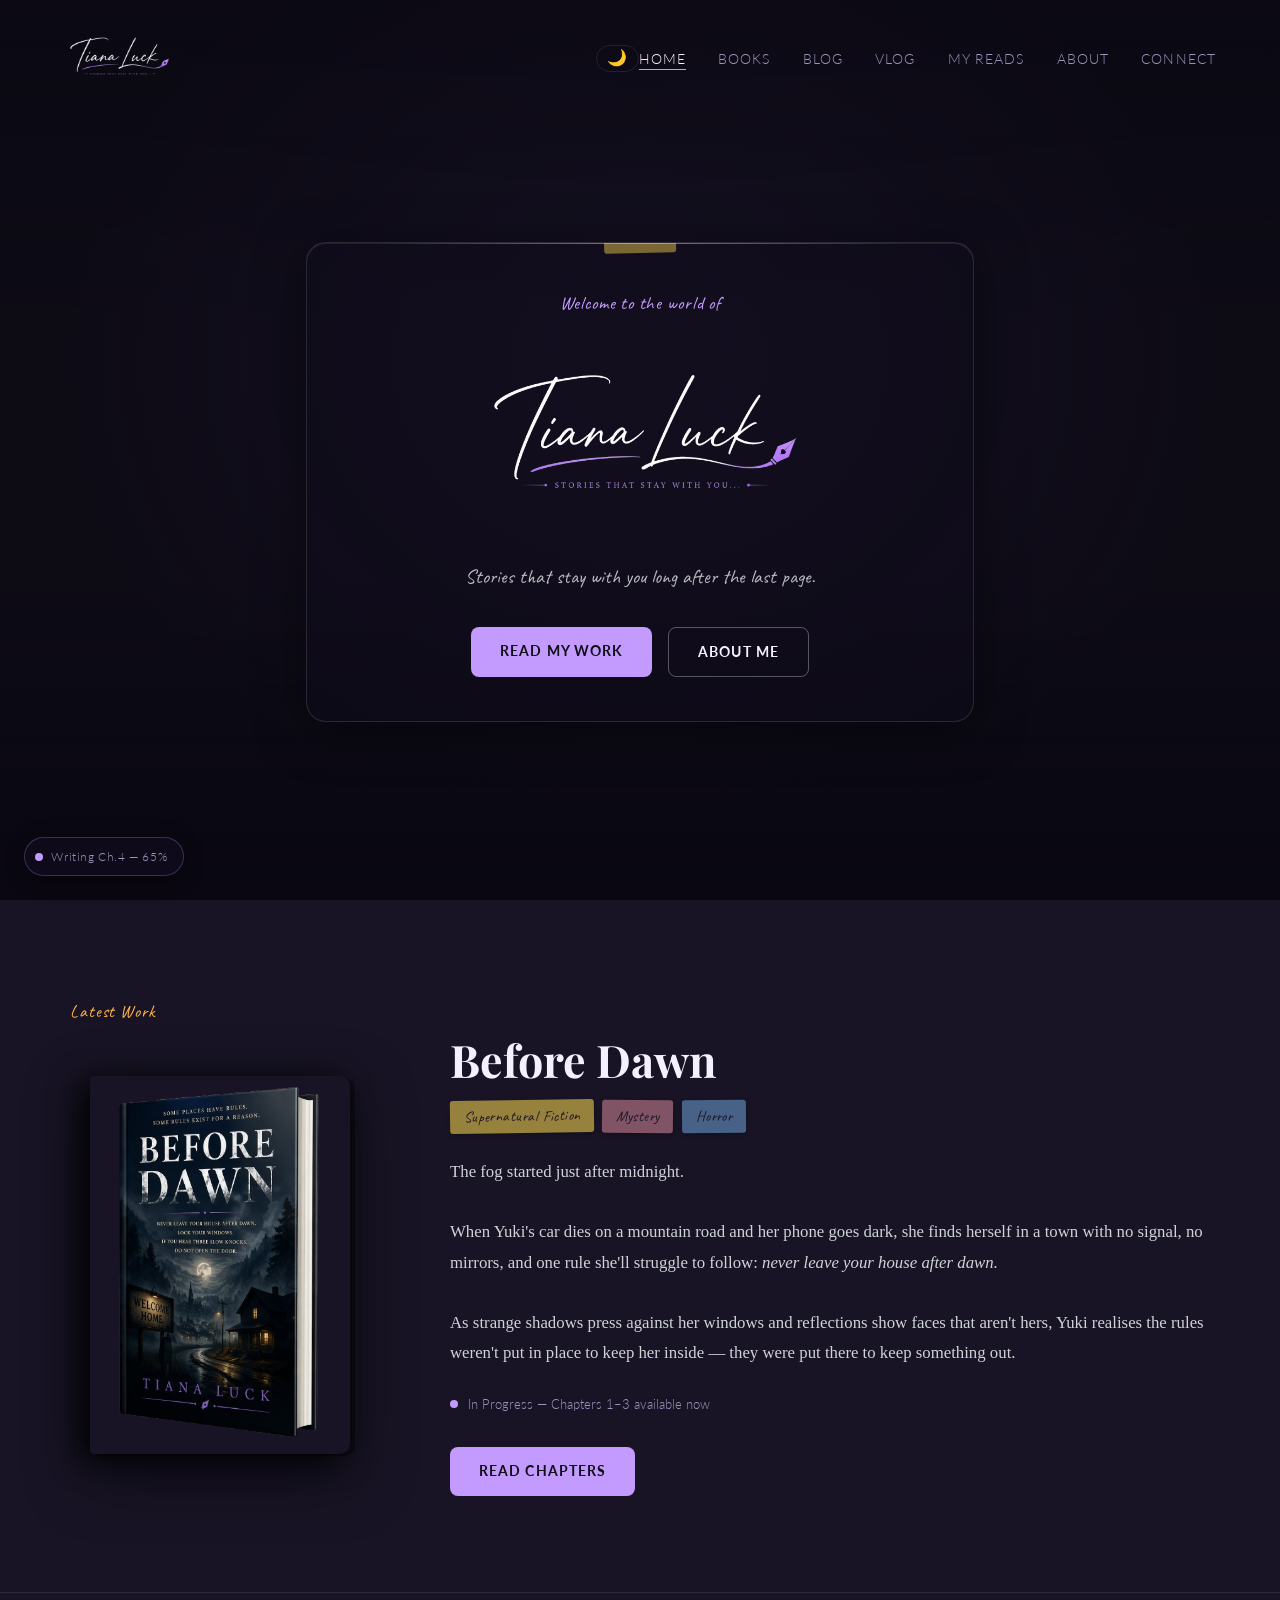
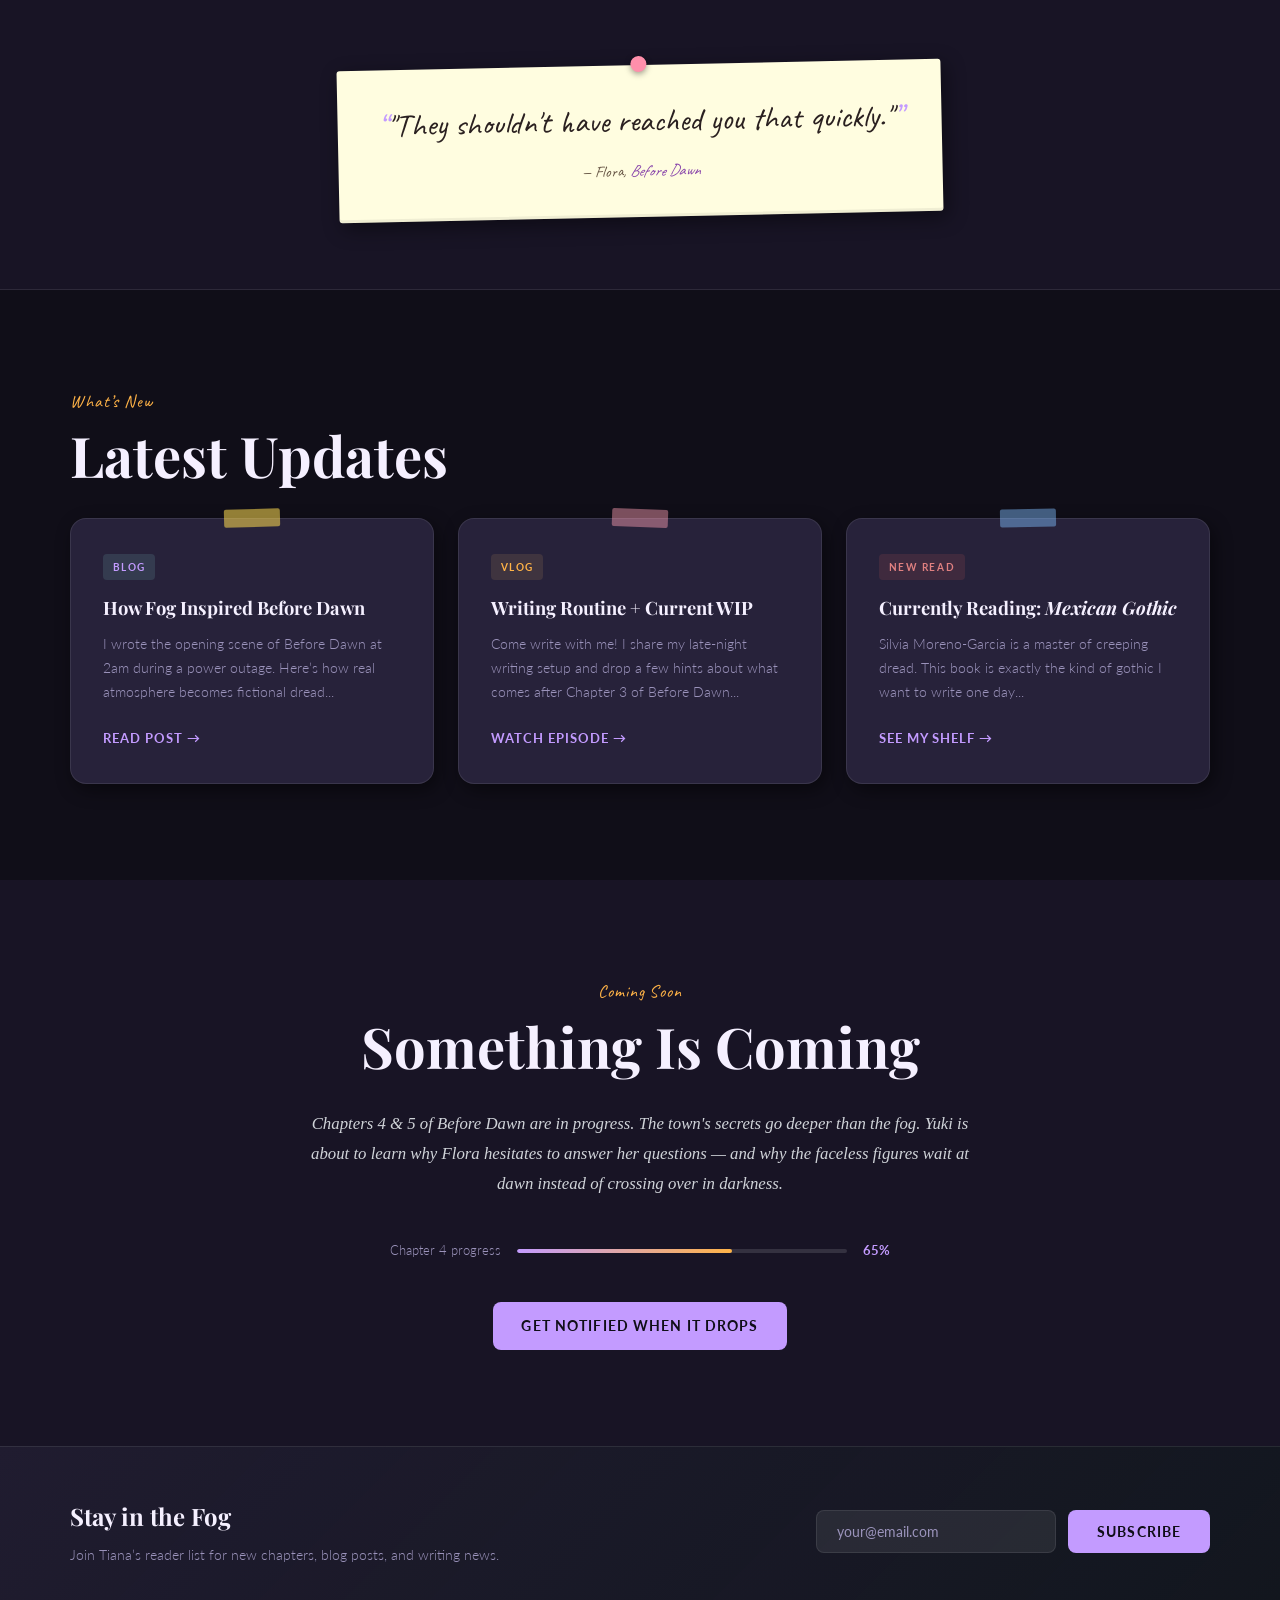
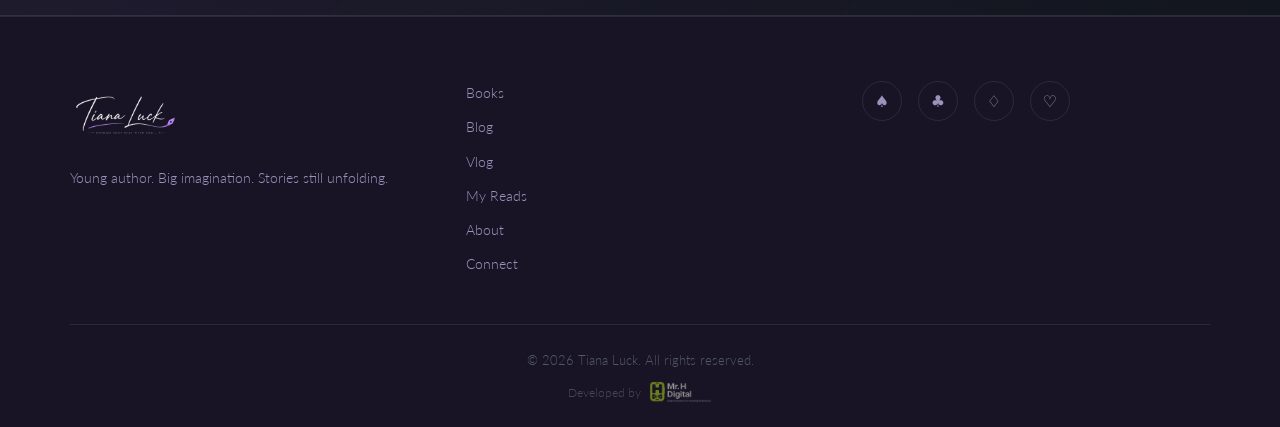
==== commit 21977022: "Fix mobile nav overlap and add themed page hero backgrounds - Wrap theme toggle and burger in .nav-a" ====
--- a/index.html
+++ b/index.html
@@ -37,12 +37,14 @@
         <img src="images/brand/tiana-luck-logo-dark.png" alt="Tiana Luck" class="nav-logo-img nav-logo-dark" />
         <img src="images/brand/tiana-luck-logo-light.png" alt="Tiana Luck" class="nav-logo-img nav-logo-light" />
       </a>
-      <button class="theme-toggle" id="themeToggle" aria-label="Toggle light/dark mode"><em class="toggle-icon">🌙</em></button>
-      <button class="nav-toggle" aria-label="Open menu" aria-expanded="false">
-        <span class="burger-line"></span>
-        <span class="burger-line"></span>
-        <span class="burger-line"></span>
-      </button>
+      <div class="nav-actions">
+        <button class="theme-toggle" id="themeToggle" aria-label="Toggle light/dark mode"><em class="toggle-icon">🌙</em></button>
+        <button class="nav-toggle" aria-label="Open menu" aria-expanded="false">
+          <span class="burger-line"></span>
+          <span class="burger-line"></span>
+          <span class="burger-line"></span>
+        </button>
+      </div>
       <ul class="nav-links" id="navLinks">
         <li><a href="index.html" class="active">Home</a></li>
         <li><a href="books.html">Books</a></li>
--- a/css/style.css
+++ b/css/style.css
@@ -202,6 +202,15 @@
   transform: translateY(-7px) rotate(-45deg);
 }
 
+/* ---------- NAV ACTIONS (theme toggle + burger grouped) ---------- */
+.nav-actions {
+  display: flex;
+  align-items: center;
+  gap: 0.5rem;
+  flex-shrink: 0;
+  margin-left: auto; /* pushes group to far right on desktop */
+}
+
 /* ---------- THEME TOGGLE BUTTON ---------- */
 .theme-toggle {
   background: none;
@@ -226,7 +235,7 @@
 .theme-toggle .toggle-icon { font-style: normal; }
 
 @media (max-width: 768px) {
-  .theme-toggle {
+  .nav-actions {
     z-index: 301;
     position: relative;
   }
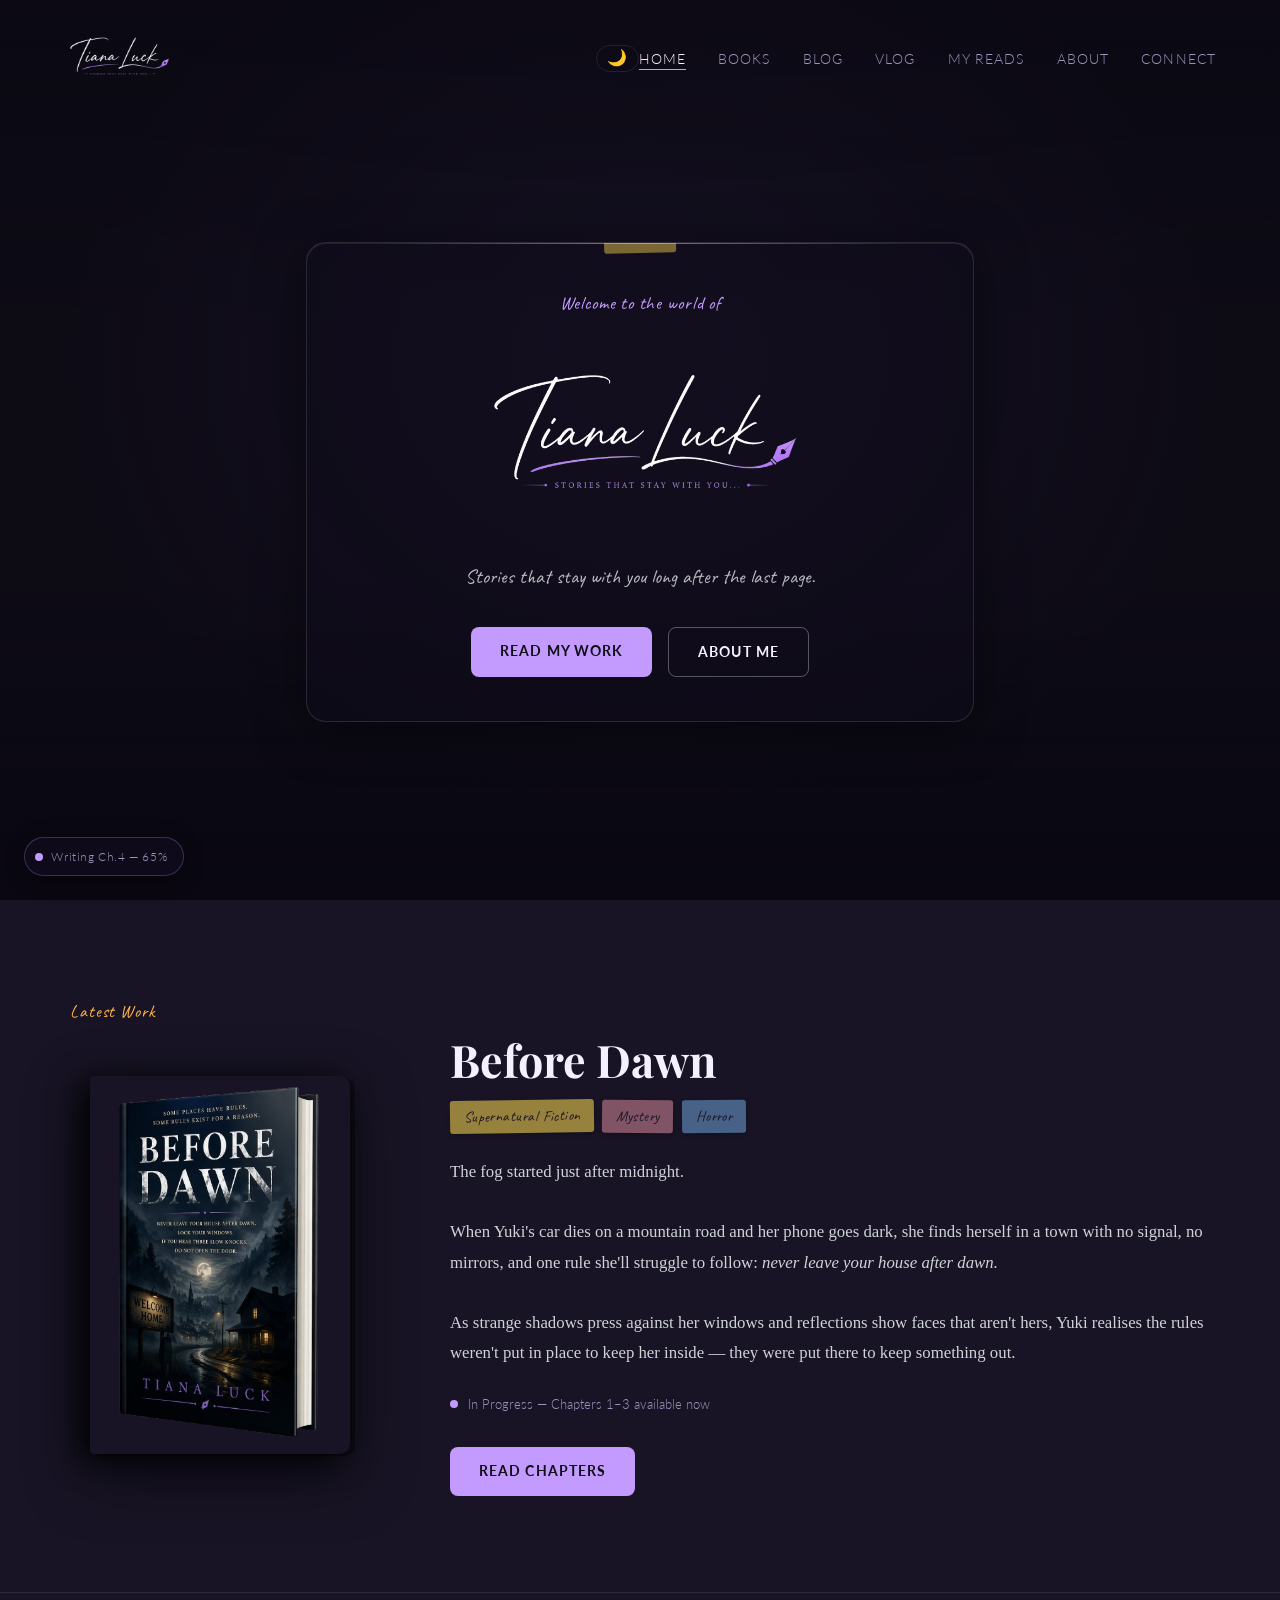
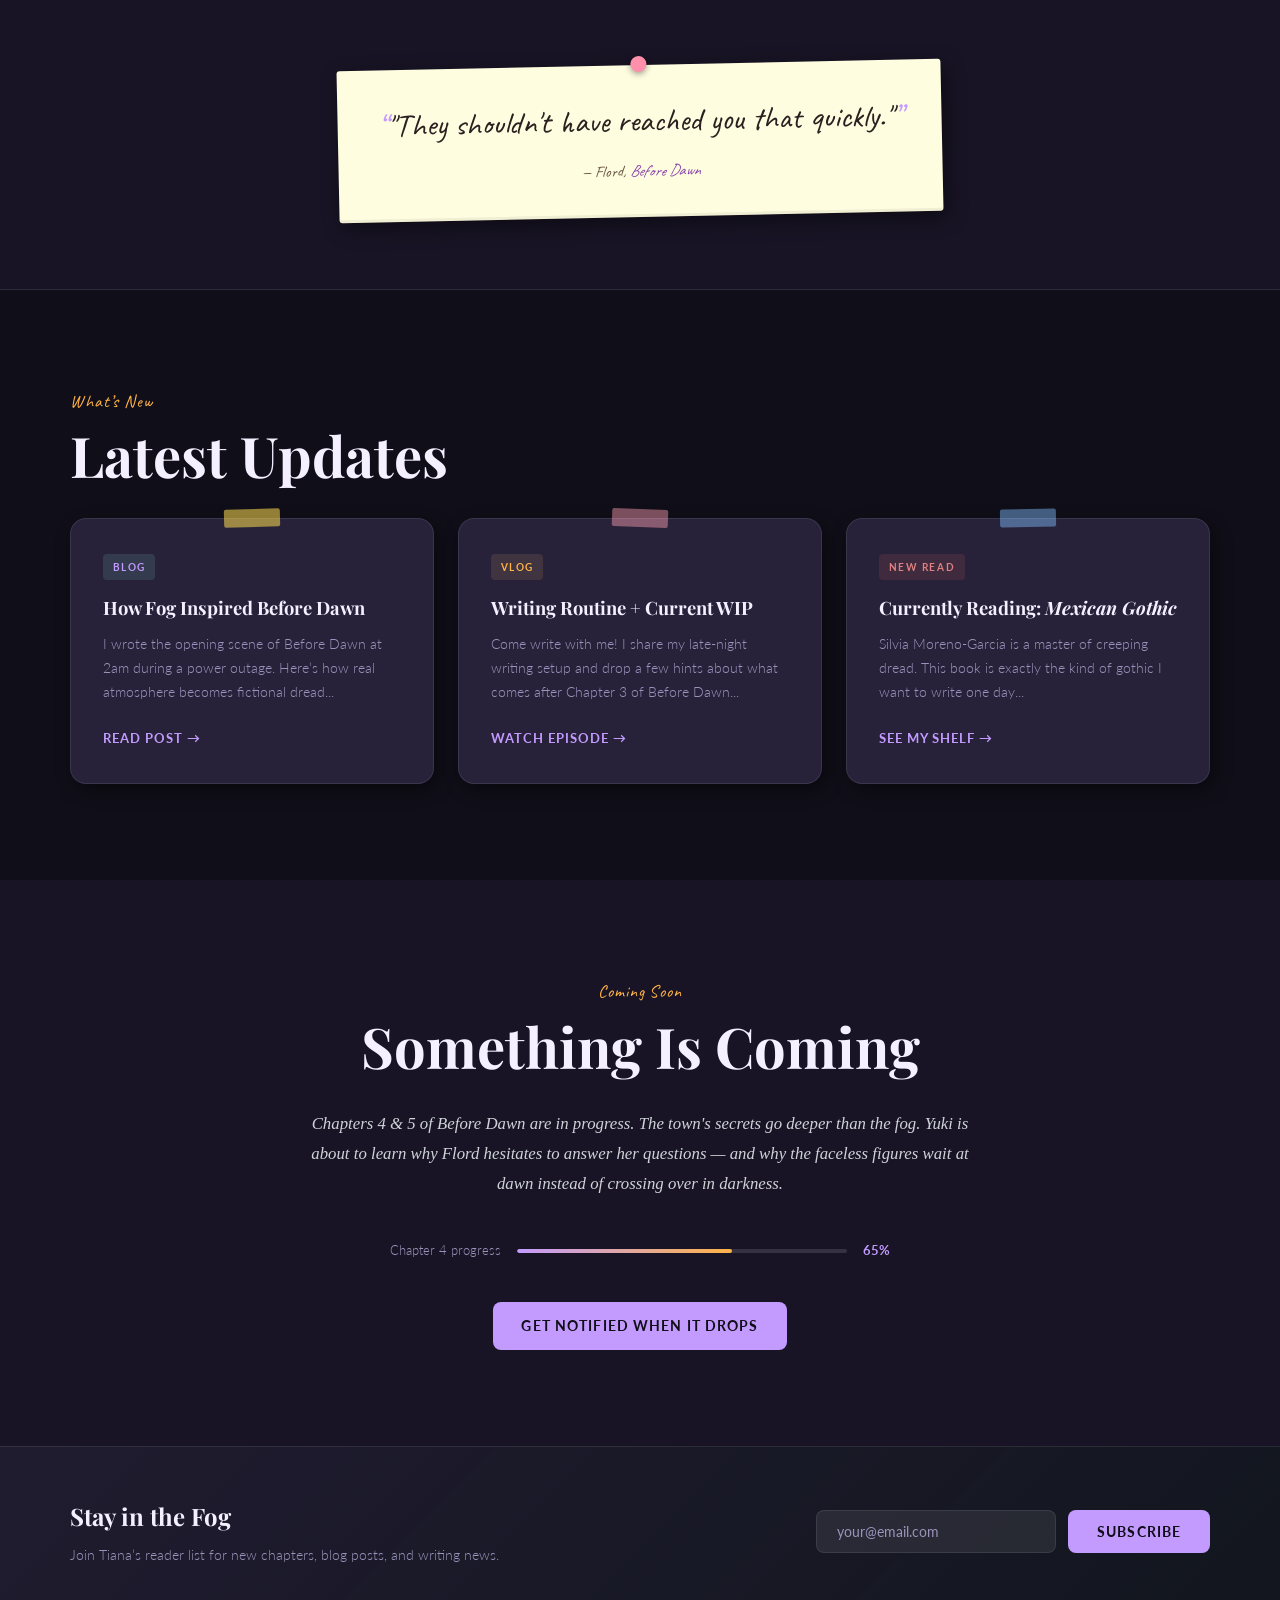
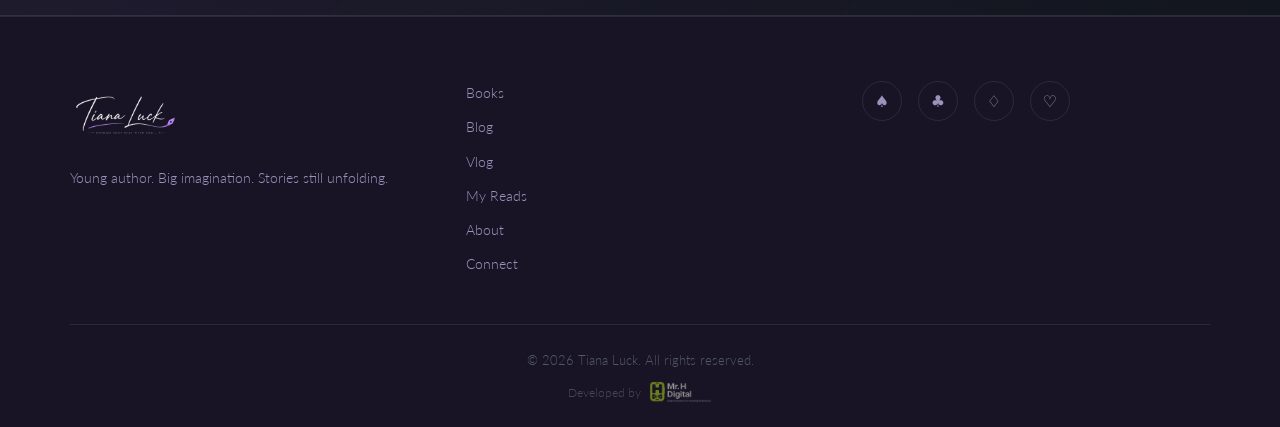
==== commit 9b28de9b: "Fix Android mobile nav bug, rename Flora → Flord, and apply SEO/meta audit fixes - Fix burger menu o" ====
--- a/index.html
+++ b/index.html
@@ -1,19 +1,23 @@
 <!DOCTYPE html>
-<html lang="en">
+<html lang="en-ZA">
 <head>
   <meta charset="UTF-8" />
   <meta name="viewport" content="width=device-width, initial-scale=1.0, viewport-fit=cover" />
   <meta name="theme-color" content="#0f0d14" />
+  <meta name="theme-color" media="(prefers-color-scheme: light)" content="#e8e3f5" />
   <meta name="description" content="Tiana Luck — young author of Before Dawn, a supernatural mystery novel. Read chapters, follow the blog, and join the reader community." />
+  <meta name="author" content="Tiana Luck" />
   <meta property="og:type" content="website" />
+  <meta property="og:site_name" content="Tiana Luck" />
   <meta property="og:title" content="Tiana Luck — Author" />
   <meta property="og:description" content="Young author of Before Dawn — a supernatural mystery where a girl stranded in a fog-shrouded town must survive until dawn. Chapters 1–3 available now." />
-  <meta property="og:image" content="images/brand/social-icon.png" />
+  <meta property="og:image" content="https://tianaluck.co.za/images/brand/og-cover.jpg" />
   <meta property="og:url" content="https://tianaluck.co.za/" />
+  <link rel="canonical" href="https://tianaluck.co.za/" />
   <meta name="twitter:card" content="summary_large_image" />
   <meta name="twitter:title" content="Tiana Luck — Author" />
   <meta name="twitter:description" content="Young author of Before Dawn — a supernatural mystery where a girl stranded in a fog-shrouded town must survive until dawn." />
-  <meta name="twitter:image" content="images/brand/social-icon.png" />
+  <meta name="twitter:image" content="https://tianaluck.co.za/images/brand/og-cover.jpg" />
   <title>Tiana Luck — Author</title>
   <link rel="icon" type="image/png" sizes="32x32" href="images/brand/favicon-32x32.png" />
   <link rel="icon" type="image/png" sizes="16x16" href="images/brand/favicon-16x16.png" />
@@ -132,7 +136,7 @@
       <blockquote class="pull-quote">
         <div class="pull-quote-inner">
           <p>"They shouldn't have reached you that quickly."</p>
-          <footer>&mdash; Flora, <cite>Before Dawn</cite></footer>
+          <footer>&mdash; Flord, <cite>Before Dawn</cite></footer>
         </div>
       </blockquote>
     </div>
@@ -175,7 +179,7 @@
     <div class="container">
       <div class="section-label">Coming Soon</div>
       <h2 class="section-title">Something Is Coming</h2>
-      <p class="coming-desc">Chapters 4 &amp; 5 of <em>Before Dawn</em> are in progress. The town's secrets go deeper than the fog. Yuki is about to learn why Flora hesitates to answer her questions — and why the faceless figures wait at dawn instead of crossing over in darkness.</p>
+      <p class="coming-desc">Chapters 4 &amp; 5 of <em>Before Dawn</em> are in progress. The town's secrets go deeper than the fog. Yuki is about to learn why Flord hesitates to answer her questions — and why the faceless figures wait at dawn instead of crossing over in darkness.</p>
       <div class="hype-bar">
         <span class="hype-label">Chapter 4 progress</span>
         <div class="hype-track">
@@ -230,7 +234,7 @@
       <p>&copy; 2026 Tiana Luck. All rights reserved.</p>
       <p class="footer-credit">
         Developed by
-        <a href="https://mrhdigital.co.uk" target="_blank" rel="noopener noreferrer" class="footer-credit-link">
+        <a href="https://mrhdigital.co.za" target="_blank" rel="noopener noreferrer" class="footer-credit-link">
           <picture>
             <source srcset="images/mrh-digital-logo-transparent.webp" type="image/webp" />
             <img src="images/mrh-digital-logo-transparent.png" alt="Mr H Digital" class="footer-credit-logo" />
@@ -241,5 +245,20 @@
   </footer>
 
   <script src="js/main.js"></script>
+  <script type="application/ld+json">
+  {
+    "@context": "https://schema.org",
+    "@type": "Person",
+    "name": "Tiana Luck",
+    "url": "https://tianaluck.co.za/",
+    "description": "Young South African author of Before Dawn, a supernatural mystery novel.",
+    "jobTitle": "Author",
+    "sameAs": [
+      "https://www.instagram.com/tianaluck.writes",
+      "https://www.tiktok.com/@tianaluck",
+      "https://www.wattpad.com/user/TianaLuck"
+    ]
+  }
+  </script>
 </body>
 </html>
--- a/css/style.css
+++ b/css/style.css
@@ -425,12 +425,26 @@
   position: fixed;
   top: 0; left: 0; right: 0;
   z-index: 100;
-  transition: background var(--transition), backdrop-filter var(--transition);
+  transition: background var(--transition);
+}
+/* backdrop-filter lives on a pseudo-element so the header never becomes
+   a containing block for position:fixed children (Android Chrome bug where
+   backdrop-filter on a parent traps fixed descendants). */
+.site-header::before {
+  content: '';
+  position: absolute;
+  inset: 0;
+  z-index: -1;
+  backdrop-filter: blur(0px);
+  transition: backdrop-filter var(--transition);
+  pointer-events: none;
 }
 .site-header.scrolled {
   background: var(--nav-scrolled);
+  border-bottom: 1px solid var(--border);
+}
+.site-header.scrolled::before {
   backdrop-filter: blur(12px);
-  border-bottom: 1px solid var(--border);
 }
 .navbar {
   display: flex;
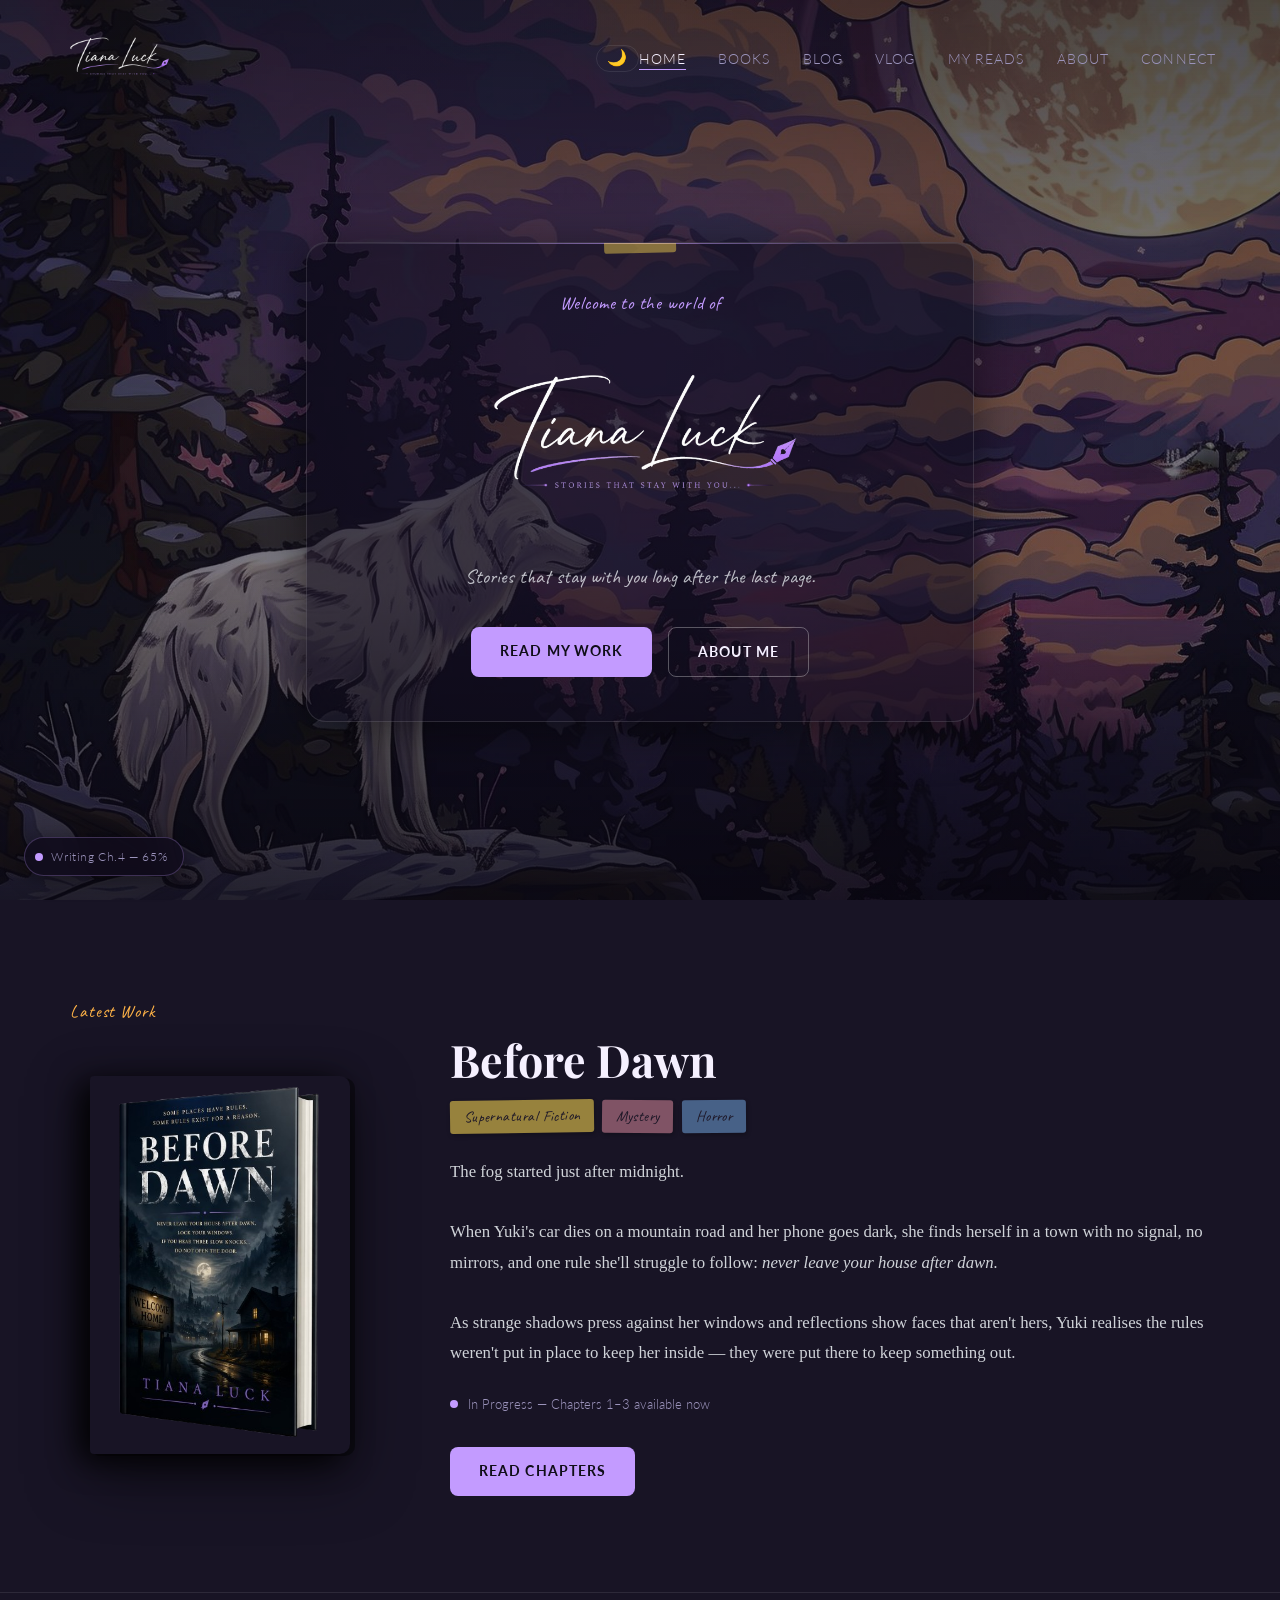
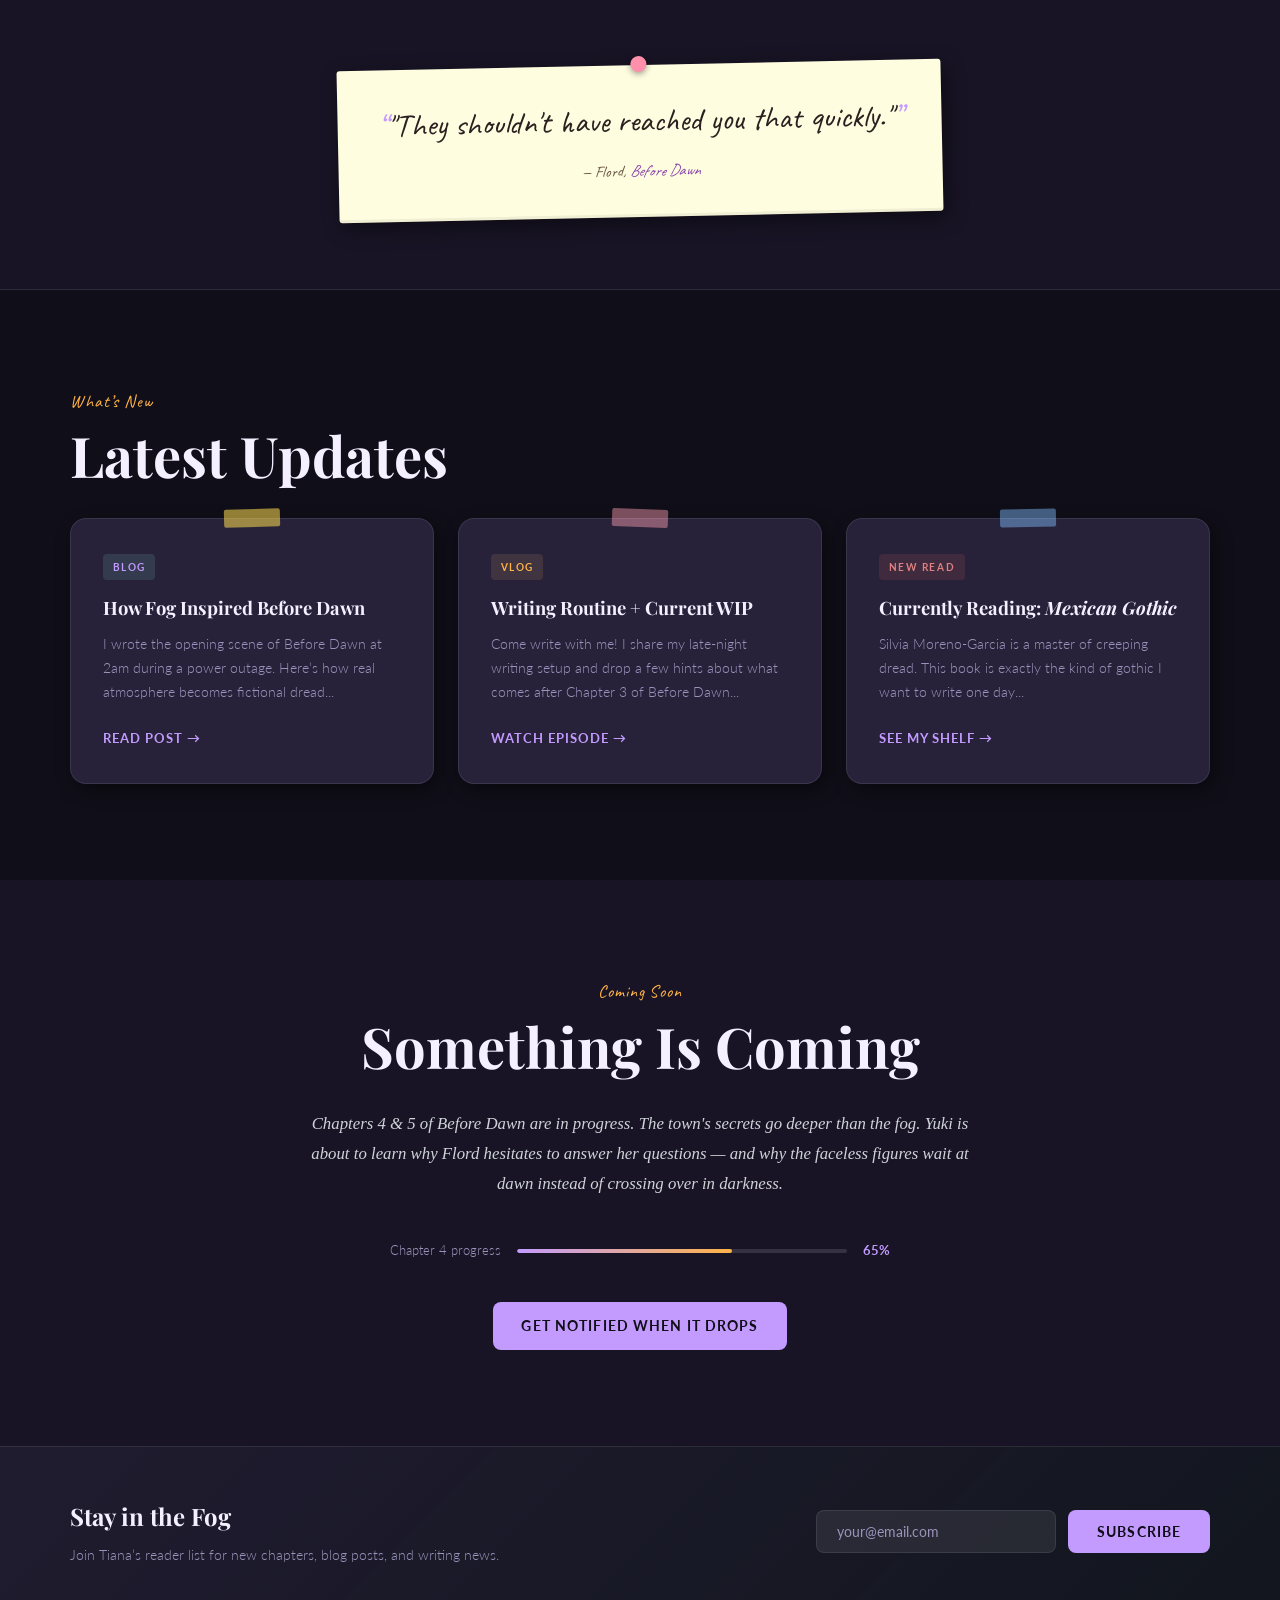
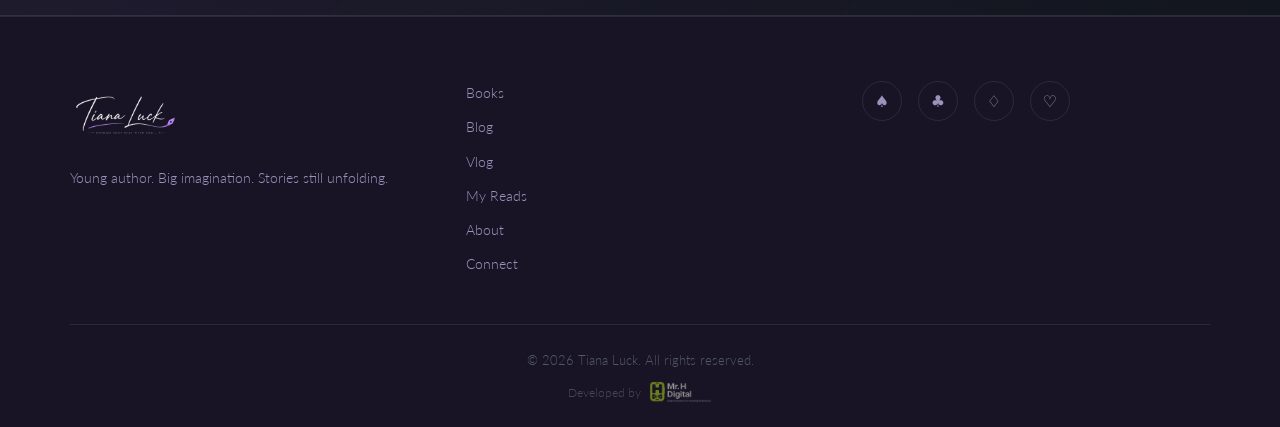
==== commit 6dba1381: "Improve hero video load performance — eliminate black-screen flash Problems diagnosed: - No poster= " ====
--- a/index.html
+++ b/index.html
@@ -66,8 +66,8 @@
 
     <!-- Cinematic video background -->
     <div class="hero-bg" aria-hidden="true">
-      <video class="bg-video bg-video-dark" src="videos/forest-dark.mp4" autoplay muted loop playsinline preload="auto"></video>
-      <video class="bg-video bg-video-light" src="videos/forest-light.mp4" autoplay muted loop playsinline preload="auto"></video>
+      <video class="bg-video bg-video-dark" src="videos/forest-dark.mp4" autoplay muted loop playsinline preload="auto" poster="videos/forest-dark-poster.jpg"></video>
+      <video class="bg-video bg-video-light" src="videos/forest-light.mp4" autoplay muted loop playsinline preload="none" poster="videos/forest-light-poster.jpg"></video>
     </div>
 
     <!-- Gradient overlay for text readability -->
--- a/css/style.css
+++ b/css/style.css
@@ -616,6 +616,11 @@
 /* Light mode: crossfade to light video */
 html.light-mode .bg-video-dark  { opacity: 0; pointer-events: none; }
 html.light-mode .bg-video-light { opacity: 1; }
+
+/* Poster frame fills the slot instantly — browser shows it before
+   the first video frame arrives, eliminating the black-screen flash. */
+.bg-video-dark  { background-size: cover; background-position: center; }
+.bg-video-light { background-size: cover; background-position: center; }
 
 /* --- Gradient overlay for readability --- */
 .hero-overlay {
@@ -2938,3 +2943,106 @@
   margin-top: 0.75rem;
   font-style: italic;
 }
+
+/* ==========================================================
+   ABOUT PAGE — body name heading (h2 replacing duplicate h1)
+   ========================================================== */
+.about-body-name {
+  font-family: var(--ff-serif);
+  font-size: 2.5rem;
+  font-weight: 700;
+  margin-bottom: 0.5rem;
+  color: var(--white);
+}
+html.light-mode .about-body-name { color: var(--black); }
+
+/* ==========================================================
+   ABOUT PAGE — sticky note dark mode fix
+   ========================================================== */
+.sticky-note {
+  background: #fffde0;
+  color: #2a2020;
+  border-radius: 3px;
+  padding: 1.5rem;
+  margin-top: 1.5rem;
+  box-shadow: 3px 4px 10px rgba(0,0,0,0.35);
+  transform: rotate(0.8deg);
+  position: relative;
+  max-width: 100%;
+  overflow: hidden;
+}
+html.light-mode .sticky-note {
+  box-shadow: 3px 4px 10px rgba(0,0,0,0.15);
+}
+/* Dark mode: neutral dark card so it doesn't blind users */
+@media not all {
+  /* fallback — overridden below */
+}
+html:not(.light-mode) .sticky-note {
+  background: var(--card);
+  color: var(--white);
+  border: 1px solid var(--border);
+}
+html:not(.light-mode) .sticky-note .sticky-note-heading {
+  color: var(--accent);
+}
+html:not(.light-mode) .sticky-note li {
+  color: var(--text);
+}
+.sticky-note-heading {
+  font-family: var(--ff-handwrite);
+  font-size: 1.1rem;
+  color: #8844aa;
+  margin-bottom: 0.75rem;
+}
+.sticky-note ul {
+  display: flex;
+  flex-direction: column;
+  gap: 0.5rem;
+  list-style: none;
+}
+.sticky-note li {
+  font-family: var(--ff-handwrite);
+  font-size: 1.05rem;
+  color: #3a3030;
+  display: flex;
+  gap: 0.5rem;
+}
+
+/* ==========================================================
+   CHAPTER ACCORDION — button reset + min tap target
+   ========================================================== */
+button.chapter-item {
+  width: 100%;
+  text-align: left;
+  background: var(--card);
+  border: 1px solid var(--border);
+  color: inherit;
+  font: inherit;
+  min-height: 56px;
+  cursor: pointer;
+}
+button.chapter-item:focus-visible {
+  outline: 2px solid var(--accent);
+  outline-offset: 2px;
+}
+.chapter-item--locked {
+  opacity: 0.5;
+  cursor: default;
+  pointer-events: none;
+}
+
+/* ==========================================================
+   ACCESSIBILITY — screen-reader only utility
+   ========================================================== */
+.sr-only {
+  position: absolute;
+  width: 1px;
+  height: 1px;
+  padding: 0;
+  margin: -1px;
+  overflow: hidden;
+  clip: rect(0,0,0,0);
+  white-space: nowrap;
+  border: 0;
+}
